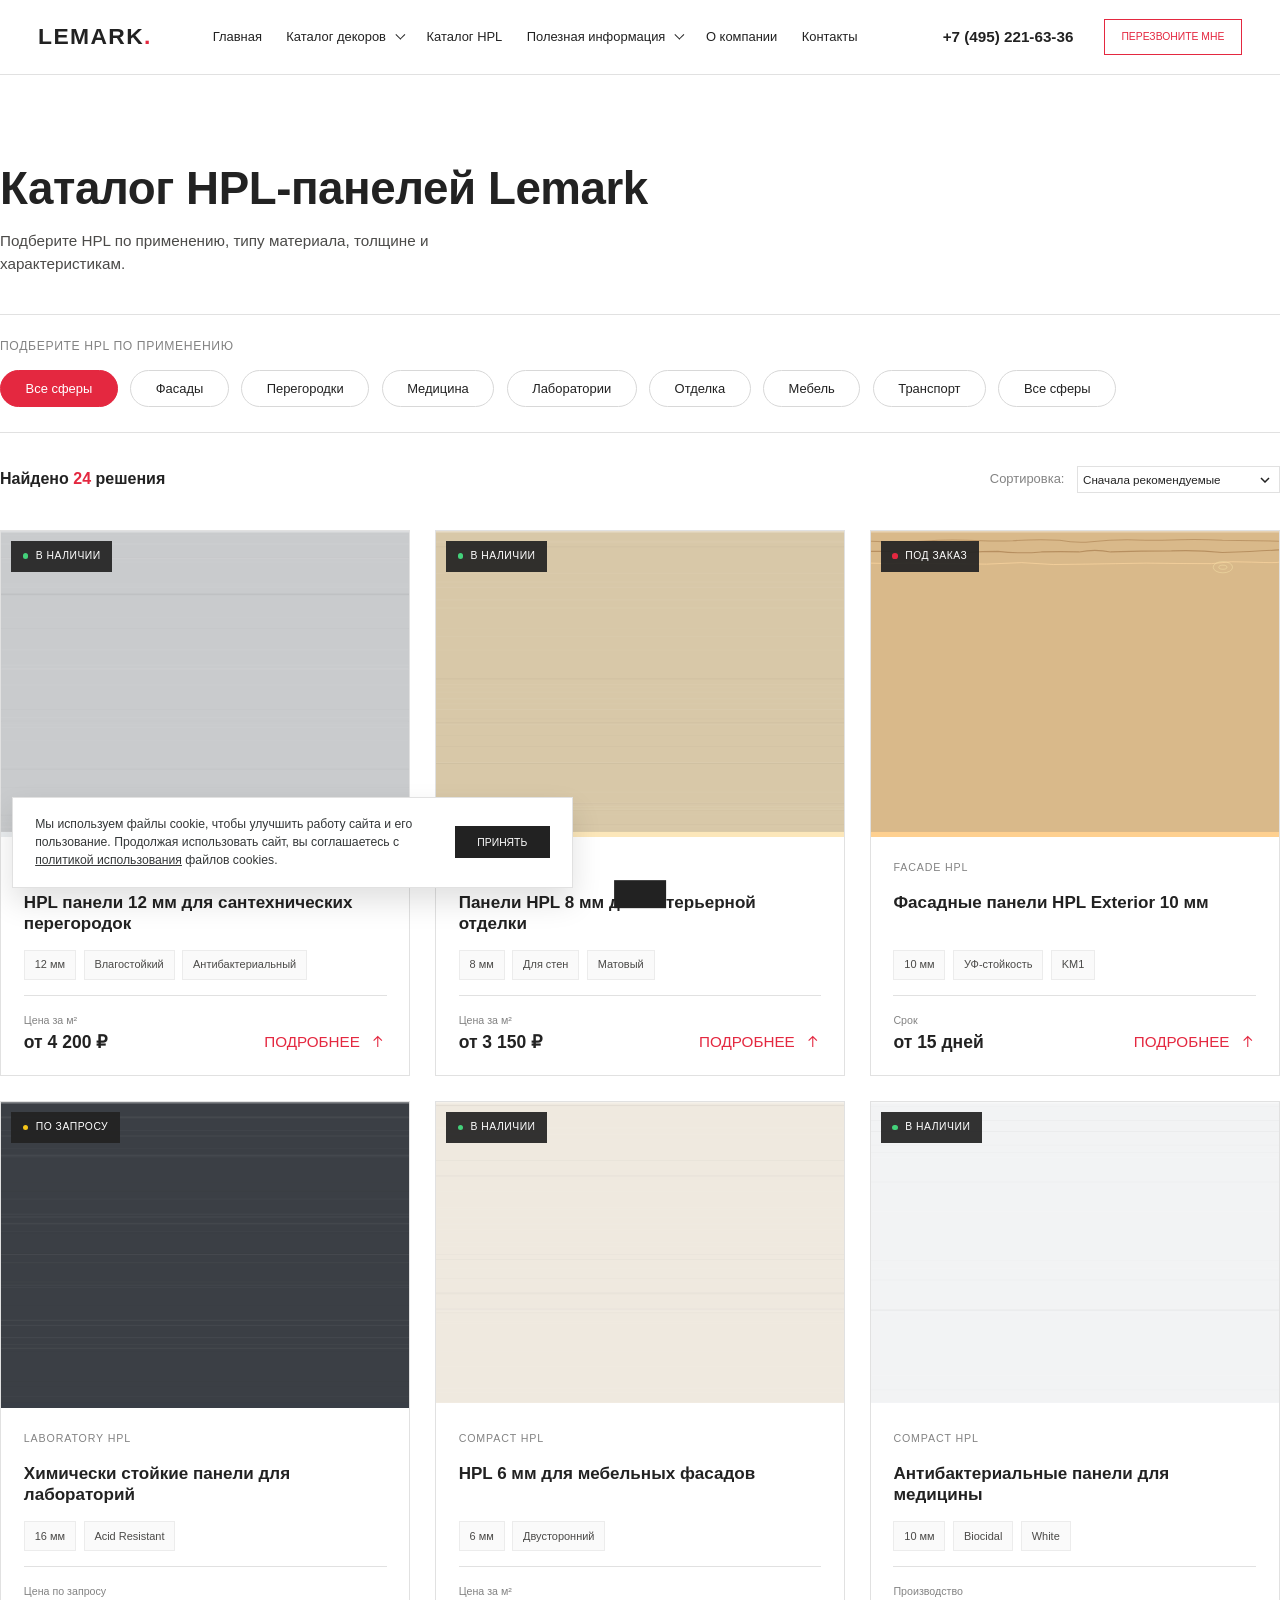
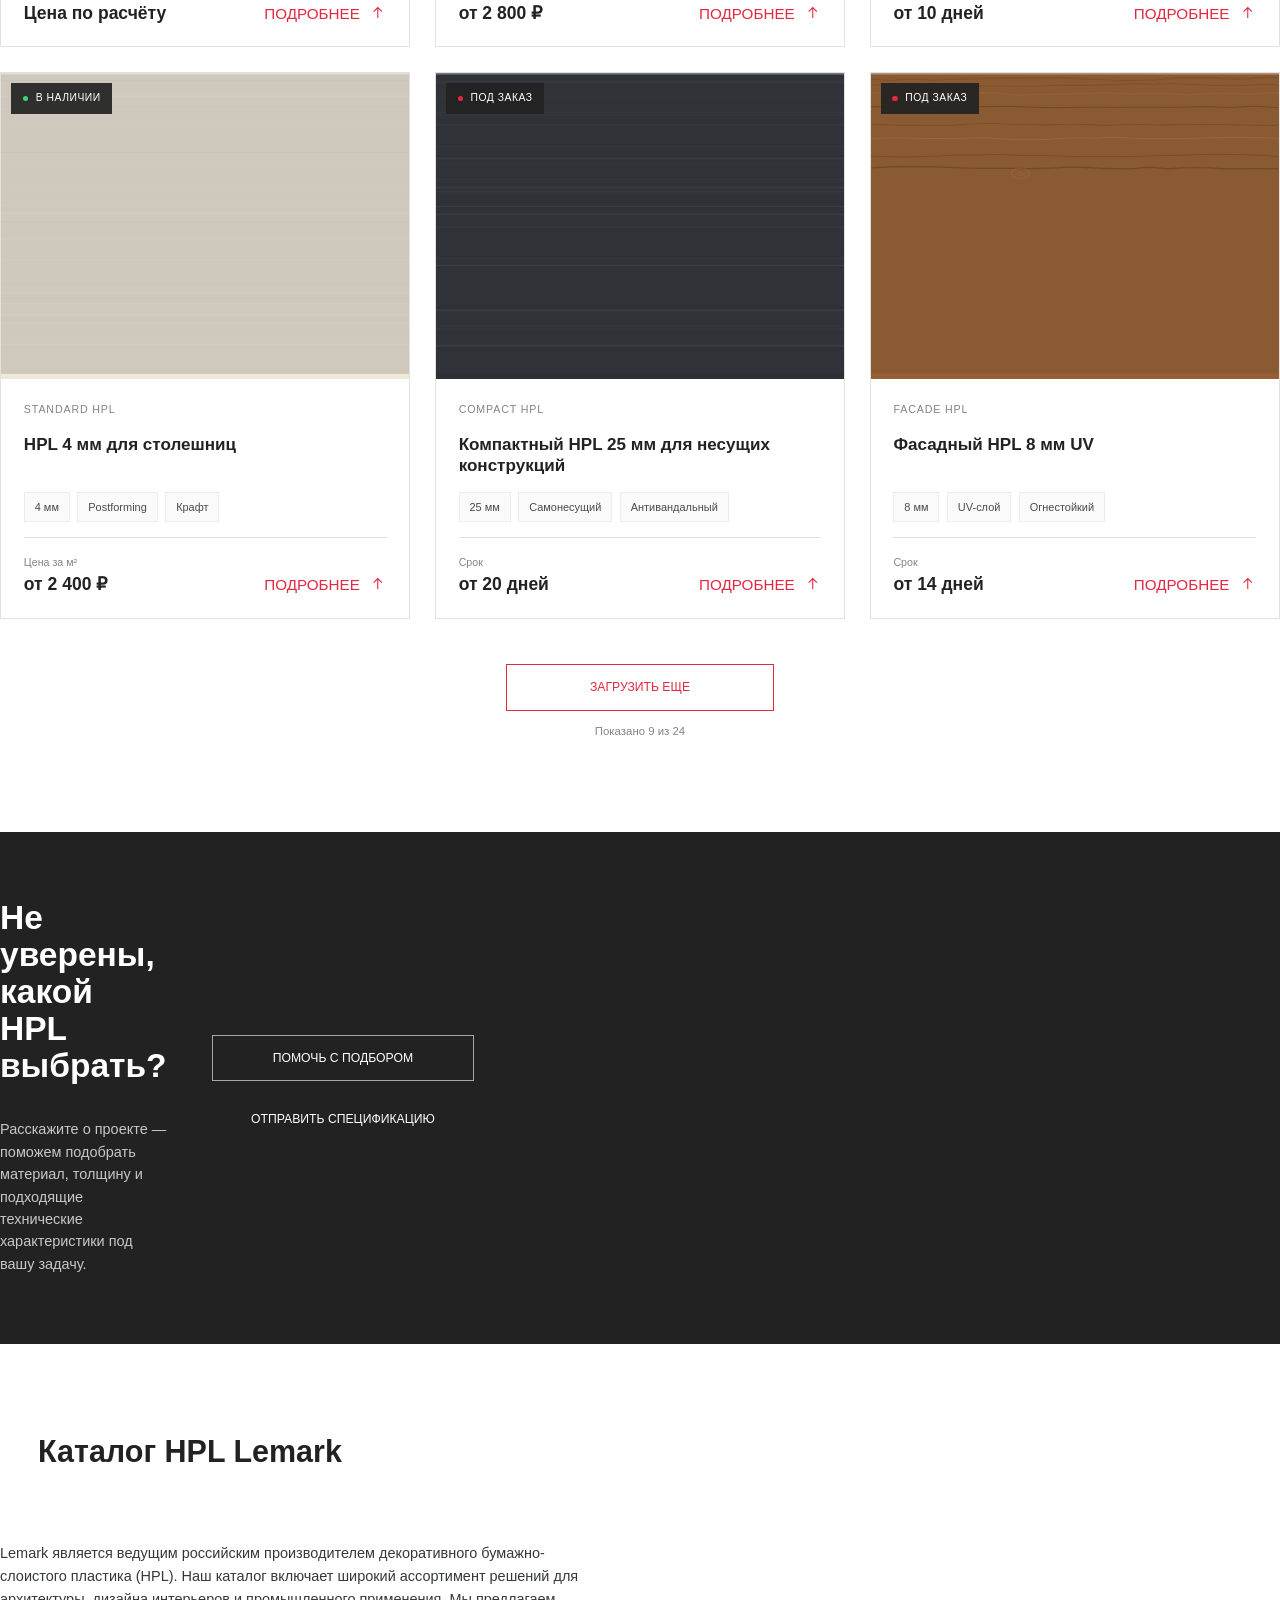
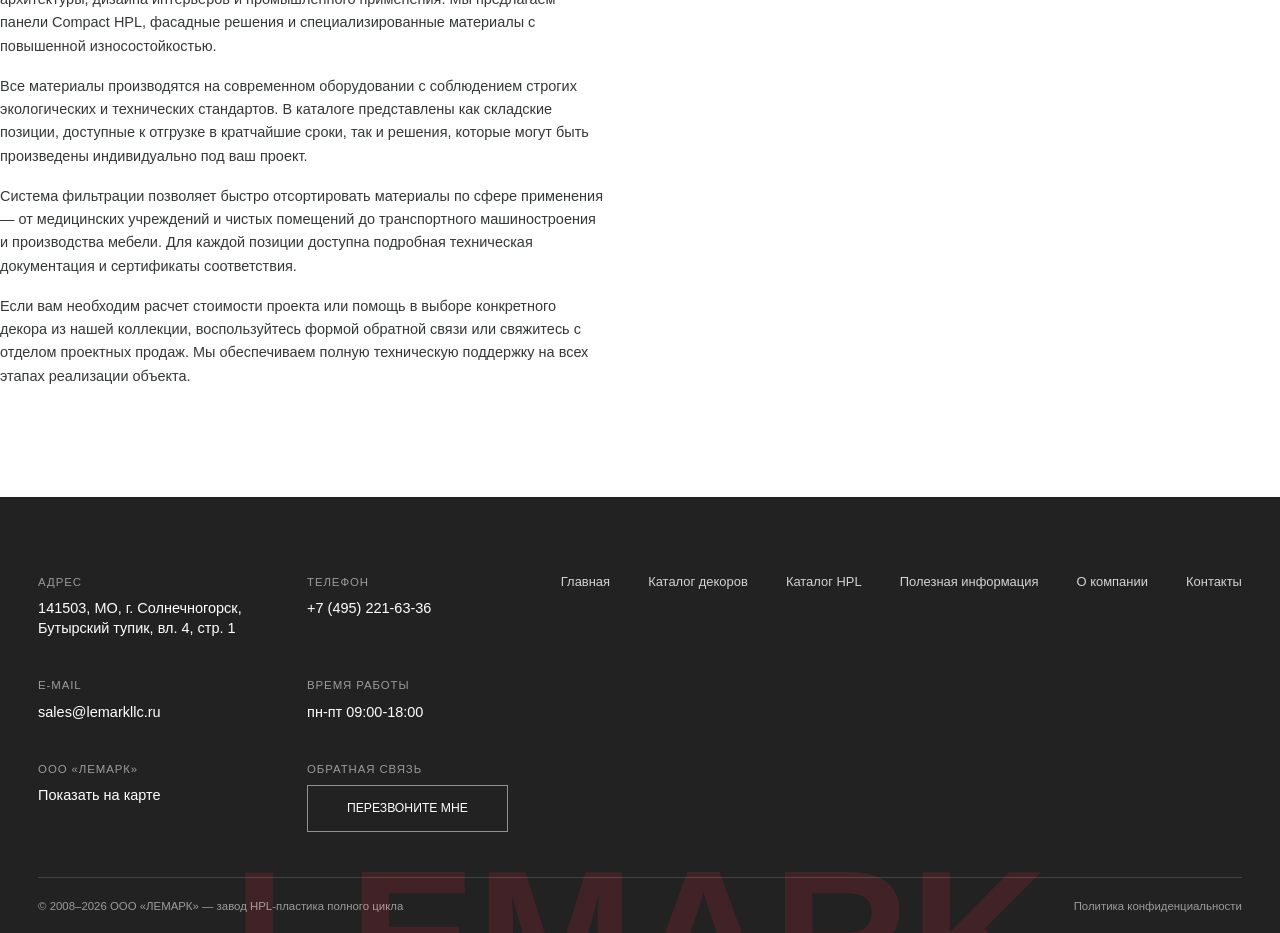
==== index.html @ ad5d07bf "Каталог HPL Lemark: статический сайт (Netlify) + MODX-пакет с MIGX - Репозиторий очищен, собран зано" ====
<!DOCTYPE html>
<html lang="ru">
<head>
  <meta charset="UTF-8">
  <meta name="viewport" content="width=device-width, initial-scale=1.0">
  <title>Каталог HPL-панелей Lemark — производитель HPL пластика</title>
  <meta name="description" content="Каталог HPL-панелей Lemark: подберите HPL по применению, типу материала, толщине и характеристикам. Более 3156 декоров, производство полного цикла.">
  <link rel="preconnect" href="https://lemarkllc.ru">
  <!-- Базовые стили (аналог чанка style.css) -->
  <link rel="stylesheet" href="assets/css/style.css">
  <!-- CSS каталога — отдельный чанк рядом со style.css (см. modx/) -->
  <link rel="stylesheet" href="assets/css/catalog.css">
</head>
<body>

  <!-- ============ ШАПКА (чанк [[*header*]]) ============ -->
  <header class="header">
    <a class="header__logo" href="index.html" aria-label="Lemark — на главную">LEMARK<span>.</span></a>

    <nav class="header__nav" aria-label="Основное меню">
      <a class="header__nav-item" href="index.html">Главная</a>

      <div class="header__nav-item" data-menu>
        <span>Каталог декоров</span><i class="caret"></i>
        <div class="header__nav-dropdown">
          <a href="https://lemarkllc.ru/katalog-dekorov-hpl/odnotonnyie/">Однотонные</a>
          <a href="https://lemarkllc.ru/katalog-dekorov-hpl/derevyannye/">Деревянные</a>
          <a href="https://lemarkllc.ru/katalog-dekorov-hpl/kamennye/">Каменные</a>
          <a href="https://lemarkllc.ru/katalog-dekorov-hpl/fantaziynye/">Фантазийные</a>
          <a href="https://lemarkllc.ru/katalog-dekorov-hpl/metallizirovannye/">Металлизированные</a>
        </div>
      </div>

      <a class="header__nav-item" href="index.html">Каталог HPL</a>

      <div class="header__nav-item" data-menu>
        <span>Полезная информация</span><i class="caret"></i>
        <div class="header__nav-dropdown">
          <a href="https://lemarkllc.ru/poleznaya-informacziya/rekomendacziyi-po-rabote-s-hpl/">Рекомендации по работе с HPL</a>
          <a href="https://lemarkllc.ru/poleznaya-informacziya/texnicheskoe-opisanie-hpl/">Техническое описание HPL</a>
          <a href="https://lemarkllc.ru/poleznaya-informacziya/voprosy-i-otveti/">Вопросы и ответы</a>
        </div>
      </div>

      <a class="header__nav-item" href="https://lemarkllc.ru/o-kompanii/">О компании</a>
      <a class="header__nav-item" href="https://lemarkllc.ru/contacts/">Контакты</a>
    </nav>

    <div class="header__right">
      <a class="header__phone" href="tel:+74952216336">+7 (495) 221-63-36</a>
      <button class="border-red-button header__callback js-open-callback" type="button">Перезвоните мне</button>
    </div>

    <button class="menu-button js-menu-toggle" type="button" aria-label="Открыть меню">
      <span class="menu-button__line menu-button__line_1"></span>
      <span class="menu-button__line menu-button__line_2"></span>
      <span class="menu-button__line menu-button__line_3"></span>
    </button>
  </header>

  <!-- Мобильное меню -->
  <div class="menu-side-overlay js-menu-overlay"></div>
  <aside class="menu-side" aria-label="Мобильное меню">
    <span class="menu-side__title">Меню</span>
    <a class="menu-side__item" href="index.html">Главная</a>
    <div class="menu-side__item">
      Каталог декоров
      <a href="https://lemarkllc.ru/katalog-dekorov-hpl/odnotonnyie/">Однотонные</a>
      <a href="https://lemarkllc.ru/katalog-dekorov-hpl/derevyannye/">Деревянные</a>
      <a href="https://lemarkllc.ru/katalog-dekorov-hpl/kamennye/">Каменные</a>
      <a href="https://lemarkllc.ru/katalog-dekorov-hpl/fantaziynye/">Фантазийные</a>
      <a href="https://lemarkllc.ru/katalog-dekorov-hpl/metallizirovannye/">Металлизированные</a>
    </div>
    <a class="menu-side__item" href="index.html">Каталог HPL</a>
    <div class="menu-side__item">
      Полезная информация
      <a href="https://lemarkllc.ru/poleznaya-informacziya/rekomendacziyi-po-rabote-s-hpl/">Рекомендации по работе с HPL</a>
      <a href="https://lemarkllc.ru/poleznaya-informacziya/texnicheskoe-opisanie-hpl/">Техническое описание HPL</a>
      <a href="https://lemarkllc.ru/poleznaya-informacziya/voprosy-i-otveti/">Вопросы и ответы</a>
    </div>
    <a class="menu-side__item" href="https://lemarkllc.ru/o-kompanii/">О компании</a>
    <a class="menu-side__item" href="https://lemarkllc.ru/contacts/">Контакты</a>
    <span class="menu-side__title">Контакты</span>
    <a class="menu-side__item" href="tel:+74952216336">+7 (495) 221-63-36</a>
    <a class="menu-side__item" href="mailto:sales@lemarkllc.ru">sales@lemarkllc.ru</a>
    <button class="common-button js-open-callback" type="button" style="margin-top:1em;">Перезвоните мне</button>
  </aside>

  <main class="main-content">
    <div class="header-placeholder"></div>

    <div class="section-fc" style="grid-template-columns: var(--gaps) 1fr var(--gaps);">
      <div class="section-fc__container" style="width:100%;">

        <!-- Заголовок страницы -->
        <section class="catalog-intro">
          <h1 class="catalog-intro__heading">Каталог HPL-панелей Lemark</h1>
          <p class="catalog-intro__desc">Подберите HPL по применению, типу материала, толщине и характеристикам.</p>
        </section>

        <!-- Фильтр по применению -->
        <section class="catalog-filter" aria-label="Фильтр по применению">
          <span class="catalog-filter__label">Подберите HPL по применению</span>
          <div class="catalog-filter__pills" id="catalogPills"><!-- JS --></div>
        </section>

        <!-- Панель результатов -->
        <div class="catalog-toolbar">
          <span class="catalog-toolbar__count" id="catalogCount">Найдено <b>…</b> решений</span>
          <div class="catalog-chips" id="catalogChips"><!-- JS: активные фильтры --></div>
          <button class="catalog-reset js-reset" type="button" hidden>Сбросить все</button>
          <div class="catalog-sort">
            <span>Сортировка:</span>
            <select id="catalogSort" aria-label="Сортировка">
              <option value="recommended">Сначала рекомендуемые</option>
              <option value="thickness_asc">По толщине (сначала тонкие)</option>
              <option value="thickness_desc">По толщине (сначала толстые)</option>
              <option value="name">По названию</option>
            </select>
          </div>
        </div>

        <!-- Сетка карточек -->
        <section class="catalog-grid" id="catalogGrid" aria-label="Список товаров"></section>

        <!-- Пусто -->
        <div class="catalog-empty" id="catalogEmpty" hidden>
          <b>Ничего не найдено</b>
          Попробуйте выбрать другую сферу применения или сбросьте фильтры.
        </div>

        <!-- Загрузить еще -->
        <div class="catalog-loadmore" id="catalogLoadmore" hidden>
          <div>
            <button class="border-red-button js-loadmore" type="button">Загрузить еще</button>
            <div class="catalog-loadmore__note" id="catalogLoadmoreNote"></div>
          </div>
        </div>

      </div>
    </div>

    <!-- CTA: помощь с подбором -->
    <section class="catalog-cta">
      <div class="catalog-cta__inner">
        <div>
          <h2 class="catalog-cta__heading">Не уверены, какой HPL выбрать?</h2>
          <p class="catalog-cta__desc">Расскажите о проекте — поможем подобрать материал, толщину и подходящие технические характеристики под вашу задачу.</p>
        </div>
        <div class="catalog-cta__buttons">
          <button class="border-red-button js-open-callback" type="button">Помочь с подбором</button>
          <button class="common-button js-open-spec" type="button">Отправить спецификацию</button>
        </div>
      </div>
    </section>

    <!-- SEO-блок -->
    <section class="catalog-seo section-fc">
      <h2 class="section-fc__heading catalog-seo__heading">Каталог HPL Lemark</h2>
      <div class="section-fc__container">
        <p>Lemark является ведущим российским производителем декоративного бумажно-слоистого пластика (HPL). Наш каталог включает широкий ассортимент решений для архитектуры, дизайна интерьеров и промышленного применения. Мы предлагаем панели Compact HPL, фасадные решения и специализированные материалы с повышенной износостойкостью.</p>
        <p>Все материалы производятся на современном оборудовании с соблюдением строгих экологических и технических стандартов. В каталоге представлены как складские позиции, доступные к отгрузке в кратчайшие сроки, так и решения, которые могут быть произведены индивидуально под ваш проект.</p>
        <p>Система фильтрации позволяет быстро отсортировать материалы по сфере применения — от медицинских учреждений и чистых помещений до транспортного машиностроения и производства мебели. Для каждой позиции доступна подробная техническая документация и сертификаты соответствия.</p>
        <p>Если вам необходим расчет стоимости проекта или помощь в выборе конкретного декора из нашей коллекции, воспользуйтесь формой обратной связи или свяжитесь с отделом проектных продаж. Мы обеспечиваем полную техническую поддержку на всех этапах реализации объекта.</p>
      </div>
    </section>

  </main>

  <!-- ============ ПОДВАЛ (чанк [[*footer*]]) ============ -->
  <footer class="footer">
    <div class="footer__inner">
      <div class="footer__contacts">
        <div class="footer__contacts-item">
          <b>Адрес</b>
          <span>141503, МО, г. Солнечногорск,<br>Бутырский тупик, вл. 4, стр. 1</span>
        </div>
        <div class="footer__contacts-item">
          <b>Телефон</b>
          <a href="tel:+74952216336">+7 (495) 221-63-36</a>
        </div>
        <div class="footer__contacts-item">
          <b>E-mail</b>
          <a href="mailto:sales@lemarkllc.ru">sales@lemarkllc.ru</a>
        </div>
        <div class="footer__contacts-item">
          <b>Время работы</b>
          <span>пн-пт 09:00-18:00</span>
        </div>
        <div class="footer__contacts-item">
          <b>ООО «ЛЕМАРК»</b>
          <a href="https://yandex.ru/maps/?text=Солнечногорск%20Бутырский%20тупик%204" target="_blank" rel="noopener">Показать на карте</a>
        </div>
        <div class="footer__contacts-item">
          <b>Обратная связь</b>
          <button class="border-red-button footer__callback js-open-callback" type="button">Перезвоните мне</button>
        </div>
      </div>

      <nav class="footer__menu" aria-label="Меню в подвале">
        <a href="index.html">Главная</a>
        <a href="https://lemarkllc.ru/katalog-dekorov-hpl/">Каталог декоров</a>
        <a href="index.html">Каталог HPL</a>
        <a href="https://lemarkllc.ru/poleznaya-informacziya/">Полезная информация</a>
        <a href="https://lemarkllc.ru/o-kompanii/">О компании</a>
        <a href="https://lemarkllc.ru/contacts/">Контакты</a>
      </nav>
    </div>

    <div class="footer__copy">
      <span>© 2008–<span id="footerYear"></span> ООО «ЛЕМАРК» — завод HPL-пластика полного цикла</span>
      <a href="https://lemarkllc.ru/politika-konfidenczialnosti/">Политика конфиденциальности</a>
    </div>

    <div class="footer__text-logo" aria-hidden="true">LEMARK</div>
  </footer>

  <!-- Cookie-плашка -->
  <div class="cookie-banner" id="cookieBanner">
    <span>Мы используем файлы cookie, чтобы улучшить работу сайта и его пользование. Продолжая использовать сайт, вы соглашаетесь с <a href="https://lemarkllc.ru/politika-konfidenczialnosti/">политикой использования</a> файлов cookies.</span>
    <button class="common-button cookie-banner__button" id="cookieAccept" type="button">Принять</button>
  </div>

  <!-- Поп-ап: обратный звонок -->
  <div class="popup" id="callbackPopup" role="dialog" aria-modal="true" aria-label="Форма обратного звонка">
    <div class="common-form">
      <button class="common-form__close-button js-popup-close" type="button" aria-label="Закрыть"></button>
      <h3 class="common-form__title">Перезвоните <span>мне</span></h3>
      <p class="common-form__desc">Оставьте номер — специалист по HPL перезвонит в рабочее время и ответит на вопросы по каталогу.</p>
      <form class="js-demo-form" data-form-name="callback">
        <input class="common-form__input" type="text" name="name" placeholder="Ваше имя" required>
        <input class="common-form__input" type="tel" name="phone" placeholder="Телефон" required>
        <label class="common-form__terms">
          <input type="checkbox" name="agree" required>
          Я даю согласие на обработку персональных данных и принимаю
          <a href="https://lemarkllc.ru/politika-konfidenczialnosti/" target="_blank" rel="noopener">политику конфиденциальности</a>
        </label>
        <button class="common-button common-button_red common-form__submit-button" type="submit">Отправить заявку</button>
      </form>
    </div>
  </div>

  <!-- Поп-ап: спецификация -->
  <div class="popup" id="specPopup" role="dialog" aria-modal="true" aria-label="Отправить спецификацию">
    <div class="common-form">
      <button class="common-form__close-button js-popup-close" type="button" aria-label="Закрыть"></button>
      <h3 class="common-form__title">Отправить <span>спецификацию</span></h3>
      <p class="common-form__desc">Пришлите размеры или чертежи проекта — подберём материал, декор и рассчитаем стоимость.</p>
      <form class="js-demo-form" data-form-name="specification">
        <input class="common-form__input" type="text" name="name" placeholder="Ваше имя" required>
        <input class="common-form__input" type="tel" name="phone" placeholder="Телефон" required>
        <input class="common-form__input" type="email" name="email" placeholder="E-mail">
        <label class="common-form__file-field js-file-field">
          <svg viewBox="0 0 24 24" aria-hidden="true"><path d="M12 5v14M5 12h14" stroke-width="2"/></svg>
          <span class="js-file-label">Прикрепить файл (PDF, DWG, XLSX)</span>
          <input class="common-form__real-file-input" type="file" name="file">
        </label>
        <label class="common-form__terms">
          <input type="checkbox" name="agree" required>
          Я даю согласие на обработку персональных данных и принимаю
          <a href="https://lemarkllc.ru/politika-konfidenczialnosti/" target="_blank" rel="noopener">политику конфиденциальности</a>
        </label>
        <button class="common-button common-button_red common-form__submit-button" type="submit">Отправить спецификацию</button>
      </form>
    </div>
  </div>

  <div class="toast" id="toast"></div>

  <!-- Базовый JS (меню, формы, cookie) -->
  <script src="assets/js/main.js"></script>
  <!-- JS каталога (аналог чанка каталога) -->
  <script src="assets/js/catalog.js"></script>
</body>
</html>
---- assets/css/style.css ----
/* ==========================================================================
   LEMARK — базовые стили (аналог чанка style.css)
   Дизайн-система сайта lemarkllc.ru:
   - шрифт VisueltPro (тот же, что на основном сайте)
   - акцент #e42840, тёмный #222222
   - fluid em-система: 1em = 100vw/96 (надстраивается медиа-запросами)
   ========================================================================== */

@charset "UTF-8";

/* ---------- Шрифты (тот же VisueltPro, что на lemarkllc.ru) ----------
   В версии для MODX путь меняется на локальный:
   assets/templates/assets/fonts/VisueltPro/*.woff2
   Для тестовой версии на Netlify шрифты грузятся с продакшена. */
@font-face {
  font-family: "VisueltPro";
  font-weight: 300;
  font-display: swap;
  src: url("https://lemarkllc.ru/assets/templates/assets/fonts/VisueltPro/VisueltPro-Light.woff2") format("woff2"),
       url("https://lemarkllc.ru/assets/templates/assets/fonts/VisueltPro/VisueltPro-Light.ttf") format("truetype");
}
@font-face {
  font-family: "VisueltPro";
  font-weight: 400;
  font-display: swap;
  src: url("https://lemarkllc.ru/assets/templates/assets/fonts/VisueltPro/VisueltPro-Regular.woff2") format("woff2"),
       url("https://lemarkllc.ru/assets/templates/assets/fonts/VisueltPro/VisueltPro-Regular.ttf") format("truetype");
}
@font-face {
  font-family: "VisueltPro";
  font-weight: 500;
  font-display: swap;
  src: url("https://lemarkllc.ru/assets/templates/assets/fonts/VisueltPro/VisueltPro-Medium.woff2") format("woff2"),
       url("https://lemarkllc.ru/assets/templates/assets/fonts/VisueltPro/VisueltPro-Medium.ttf") format("truetype");
}
@font-face {
  font-family: "VisueltPro";
  font-weight: 700;
  font-display: swap;
  src: url("https://lemarkllc.ru/assets/templates/assets/fonts/VisueltPro/VisueltPro-Bold.woff2") format("woff2"),
       url("https://lemarkllc.ru/assets/templates/assets/fonts/VisueltPro/VisueltPro-Bold.ttf") format("truetype");
}
@font-face {
  font-family: "VisueltPro";
  font-weight: 900;
  font-display: swap;
  src: url("https://lemarkllc.ru/assets/templates/assets/fonts/VisueltPro/VisueltPro-Black.woff2") format("woff2"),
       url("https://lemarkllc.ru/assets/templates/assets/fonts/VisueltPro/VisueltPro-Black.ttf") format("truetype");
}

/* ---------- Токены ---------- */
:root {
  --gaps: 2.5em;
  --offset: 10.15em;
  --header-height: 4.9em;

  --red: #e42840;
  --dark: #222222;
  --text: #222222;
  --gray: #838383;
  --gray-2: #9e9e9e;
  --line: #e1e1e1;
  --light: #fafafa;
  --bg: #ffffff;
}

/* ---------- Сброс ---------- */
* {
  margin: 0;
  padding: 0;
  box-sizing: border-box;
}

html,
body {
  width: 100%;
  min-height: 100%;
}

body {
  overflow-x: hidden;
  background-color: #ffffff;
  font-family: "VisueltPro", "Inter", -apple-system, "Segoe UI", Roboto, Arial, sans-serif;
  font-weight: 500;
  color: #222222;
  font-size: calc(100vw / 96);
  line-height: 1.2em;
  -webkit-font-smoothing: antialiased;
}

a,
button,
input,
select,
textarea {
  color: inherit;
  font-size: inherit;
  font-weight: inherit;
  font-family: inherit;
  text-decoration: none;
  background: none;
  border: none;
  cursor: pointer;
  text-transform: inherit;
}

input,
select,
textarea {
  cursor: text;
}

a:focus,
button:focus,
input:focus,
select:focus,
textarea:focus {
  outline: none;
}

img {
  width: 100%;
  height: 100%;
  display: block;
  object-fit: cover;
}

ul {
  list-style: none;
}

.visually-hidden {
  position: absolute !important;
  clip: rect(1px 1px 1px 1px);
  clip: rect(1px, 1px, 1px, 1px);
  padding: 0 !important;
  border: 0;
  height: 1px !important;
  width: 1px !important;
  overflow: hidden;
}

/* ---------- Типографика (классы как на основном сайте) ---------- */
.heading-28 { font-size: 1.4em; line-height: 1em; }
.heading-30 { font-size: 1.5em; line-height: 1em; }
.heading-32 { font-size: 1.6em; line-height: 1em; }
.heading-32_red { color: var(--red); }
.heading-40 { font-weight: 900; font-size: 2em; line-height: 111.78%; }
.heading-56 { font-weight: 900; font-size: 2.8em; line-height: 1em; }
.heading-56_red { color: var(--red); }
.heading-64 { font-size: 3.2em; line-height: 1em; }
.heading-72 { font-size: 3.6em; line-height: 0.88889em; font-weight: 900; }
.heading-80 { font-weight: 900; font-size: 4em; line-height: 102.4%; }
.heading-92 { position: relative; font-weight: 900; font-size: 4.6em; line-height: 1em; }
.heading  { font-weight: 900; font-size: 3.2em; line-height: 1em; }
.bold     { font-weight: 900; }
.red      { color: var(--red); }

.paragraph-14 { font-weight: 300; font-size: 0.7em; line-height: 1.71429em; }
.paragraph-16 { font-weight: 300; font-size: 0.92em; line-height: 1.625em; }
.paragraph-16_m { font-weight: 500; }
.paragraph-18-tiny { font-weight: 400; font-size: 0.9em; line-height: 1.55556em; }
.paragraph-18 { font-weight: 500; font-size: 0.9em; line-height: 1.27778em; }
.paragraph-22 { font-size: 1.1em; line-height: 1.45455em; font-weight: 400; }
.paragraph-24 { font-size: 1.2em; line-height: 1em; }
.paragraph { font-weight: 400; font-size: 0.9em; line-height: 1.3em; }

/* Пунктир-заголовок: красная точка + капс (как на основном сайте) */
.circle-heading {
  display: grid;
  align-items: center;
  grid-auto-flow: column;
  grid-auto-columns: max-content;
}
.circle-heading span:first-child {
  width: 0.9em;
  height: 0.9em;
  background-color: var(--red);
  margin-right: 0.75em;
  border-radius: 50%;
}
.circle-heading span:last-child {
  font-weight: 500;
  font-size: 0.9em;
  line-height: 1.33333em;
  text-transform: uppercase;
}

/* ---------- Кнопки (паттерны основного сайта) ---------- */
.arrow-button {
  display: inline-flex;
  align-items: center;
}
.arrow-button span:first-child {
  font-weight: 500;
  font-size: 1.0em;
  text-transform: uppercase;
  color: var(--red);
  margin-right: 0.6em;
}
.arrow-button svg {
  width: 1.15em;
  height: 1.15em;
  margin-bottom: 0.15em;
  transform: rotate(-45deg);
  stroke: var(--red);
  transition: transform 0.3s;
}
.arrow-button:hover svg {
  transform: rotate(-45deg) translate(12%, 12%);
}

.border-red-button {
  display: inline-block;
  color: var(--red);
  border: 1px solid var(--red);
  text-transform: uppercase;
  font-size: 0.8em;
  font-weight: 500;
  padding: 1.25em 3.1875em;
  background: transparent;
  transition: background-color 0.4s, color 0.4s;
}
.border-red-button:hover {
  background-color: var(--red);
  color: #ffffff;
}

.common-button {
  display: inline-block;
  background-color: var(--dark);
  color: #ffffff;
  text-transform: uppercase;
  font-size: 0.8em;
  font-weight: 500;
  padding: 1.25em 3.1875em;
  transition: background-color 0.4s;
}
.common-button:hover {
  background-color: var(--red);
}

.common-button_red {
  background-color: var(--red);
}
.common-button_red:hover {
  background-color: var(--dark);
}

/* ---------- Секции (сетка как на основном сайте) ---------- */
.section {
  margin-bottom: 6em;
}
.section-fc {
  margin-bottom: 6em;
  display: grid;
  grid-template-columns: var(--gaps) 1fr var(--gaps);
  grid-template-rows: max-content 2em max-content;
  grid-template-areas:
    ". heading ."
    ". . ."
    "container container container";
}
.section-fc__heading { grid-area: heading; }
.section-fc__container { grid-area: container; }

/* ---------- Шапка ---------- */
.header {
  position: fixed;
  top: 0;
  left: 0;
  width: 100%;
  height: var(--header-height);
  z-index: 1000;
  background: #ffffff;
  border-bottom: 1px solid var(--line);
  display: flex;
  align-items: center;
  padding: 0 var(--gaps);
  gap: 2em;
}

.header__logo {
  font-weight: 900;
  font-size: 1.5em;
  letter-spacing: 0.06em;
  text-transform: uppercase;
  color: var(--dark);
  white-space: nowrap;
  line-height: 1;
}
.header__logo span {
  color: var(--red);
}

.header__nav {
  display: flex;
  align-items: center;
  gap: 2.2em;
  margin-left: 2em;
}

.header__nav-item {
  position: relative;
  display: flex;
  align-items: center;
  height: 100%;
  font-size: 0.85em;
  font-weight: 500;
  color: var(--dark);
  white-space: nowrap;
  cursor: pointer;
  transition: color 0.4s;
}
.header__nav-item:hover {
  color: var(--red);
}
.header__nav-item .caret {
  width: 0.55em;
  height: 0.55em;
  margin-left: 0.7em;
  border-right: 1px solid currentColor;
  border-bottom: 1px solid currentColor;
  transform: rotate(45deg) translateY(-0.2em);
  transition: transform 0.3s;
}

/* Dropdown подменю */
.header__nav-item[data-menu] {
  cursor: pointer;
}
.header__nav-dropdown {
  position: absolute;
  top: 100%;
  left: 50%;
  transform: translateX(-50%) translateY(0.4em);
  min-width: 19em;
  background: #ffffff;
  border: 1px solid var(--line);
  box-shadow: 0 14px 28px rgba(0, 0, 0, 0.08);
  padding: 1em 0;
  opacity: 0;
  visibility: hidden;
  transition: opacity 0.3s, transform 0.3s, visibility 0.3s;
}
.header__nav-item:hover .header__nav-dropdown,
.header__nav-item:focus-within .header__nav-dropdown {
  opacity: 1;
  visibility: visible;
  transform: translateX(-50%) translateY(0);
}
.header__nav-dropdown a {
  display: block;
  padding: 0.6em 2em;
  font-size: 0.85em;
  font-weight: 400;
  color: #4b4a48;
  transition: color 0.3s, padding-left 0.3s;
}
.header__nav-dropdown a:hover {
  color: var(--red);
  padding-left: 2.5em;
}

.header__right {
  margin-left: auto;
  display: flex;
  align-items: center;
  gap: 2em;
}

.header__phone {
  font-size: 1em;
  font-weight: 700;
  color: var(--dark);
  white-space: nowrap;
  transition: color 0.4s;
}
.header__phone:hover {
  color: var(--red);
}

.header__callback {
  font-size: 0.68em;
  padding: 1.1em 1.6em;
}

/* Бургер (мобильный) */
.menu-button {
  display: none;
  flex-direction: column;
  justify-content: center;
  gap: 0.45em;
  width: 1.9em;
  height: 2.2em;
}
.menu-button__line {
  width: 100%;
  height: 2px;
  background: var(--dark);
  transition: transform 0.4s, opacity 0.4s, background-color 0.4s;
}
body.menu-open .menu-button__line {
  background: var(--dark);
}
body.menu-open .menu-button__line_1 {
  transform: translateY(0.65em) rotate(45deg);
}
body.menu-open .menu-button__line_2 {
  opacity: 0;
}
body.menu-open .menu-button__line_3 {
  transform: translateY(-0.65em) rotate(-45deg);
}

/* Мобильное меню (сайдбар, паттерн .menu__side основного сайта) */
.menu-side {
  position: fixed;
  top: 0;
  right: 0;
  width: min(70vw, 27em);
  height: 100%;
  background: #ffffff;
  z-index: 1001;
  transform: translateX(100%);
  transition: transform 0.5s;
  padding: calc(var(--header-height) + 2em) 2em 2em;
  overflow-y: auto;
  display: flex;
  flex-direction: column;
  gap: 0.6em;
}
body.menu-open .menu-side {
  transform: translateX(0);
}
.menu-side__item {
  font-size: 1.1em;
  font-weight: 700;
  padding: 0.7em 0;
  border-bottom: 1px solid var(--line);
}
.menu-side__item a {
  display: block;
  padding: 0.5em 0;
  font-size: 0.92em;
  font-weight: 400;
  color: #4b4a48;
}
.menu-side__item a:hover {
  color: var(--red);
}
.menu-side__title {
  font-size: 1.2em;
  font-weight: 900;
  text-transform: uppercase;
  color: var(--red);
  margin-top: 1em;
}

.menu-side-overlay {
  position: fixed;
  inset: 0;
  background: rgba(0, 0, 0, 0.53);
  backdrop-filter: blur(4px);
  z-index: 1000;
  opacity: 0;
  visibility: hidden;
  transition: opacity 0.5s, visibility 0.5s;
}
body.menu-open .menu-side-overlay {
  opacity: 1;
  visibility: visible;
}

/* Заглушка под фиксированную шапку */
.header-placeholder {
  height: var(--header-height);
}

/* ---------- Подвал ---------- */
.footer {
  position: relative;
  overflow: hidden;
  background: var(--dark);
  color: #ffffff;
  padding: 5em var(--gaps) 0;
  margin-top: 4em;
}

.footer__inner {
  position: relative;
  z-index: 1;
  display: grid;
  grid-template-columns: 1fr auto;
  gap: 3em;
  padding-bottom: 3em;
}

.footer__contacts {
  display: grid;
  grid-template-columns: repeat(2, minmax(0, 1fr));
  gap: 2.5em 4em;
  max-width: 34em;
}

.footer__contacts-item b {
  display: block;
  font-size: 0.75em;
  font-weight: 500;
  color: rgba(255, 255, 255, 0.55);
  text-transform: uppercase;
  letter-spacing: 0.08em;
  margin-bottom: 0.6em;
}
.footer__contacts-item span,
.footer__contacts-item a {
  font-size: 0.95em;
  font-weight: 400;
  line-height: 1.4em;
  color: #ffffff;
  display: block;
}
.footer__contacts-item a:hover {
  color: var(--red);
}

.footer__menu {
  display: flex;
  flex-wrap: wrap;
  gap: 1em 2.5em;
  align-content: start;
}
.footer__menu a {
  font-size: 0.85em;
  font-weight: 400;
  color: rgba(255, 255, 255, 0.8);
  transition: color 0.3s;
}
.footer__menu a:hover {
  color: var(--red);
}

.footer__callback {
  color: #ffffff;
  border-color: rgba(255, 255, 255, 0.5);
}
.footer__callback:hover {
  background: var(--red);
  border-color: var(--red);
}

.footer__copy {
  position: relative;
  z-index: 1;
  border-top: 1px solid rgba(255, 255, 255, 0.15);
  padding: 1.6em 0;
  display: flex;
  justify-content: space-between;
  gap: 2em;
  font-size: 0.75em;
  font-weight: 300;
  color: rgba(255, 255, 255, 0.55);
  flex-wrap: wrap;
}
.footer__copy a {
  color: inherit;
}
.footer__copy a:hover {
  color: var(--red);
}

/* Гигантский водяной логотип (паттерн .text-logo основного сайта) */
.footer__text-logo {
  position: absolute;
  z-index: 0;
  left: 50%;
  bottom: -0.28em;
  transform: translateX(-50%);
  font-weight: 900;
  font-size: 15.35em;
  line-height: 0.5;
  text-transform: uppercase;
  color: rgba(228, 40, 64, 0.16);
  white-space: nowrap;
  pointer-events: none;
  user-select: none;
}

/* ---------- Cookie-плашка (как на основном сайте) ---------- */
.cookie-banner {
  position: fixed;
  left: 0;
  bottom: 0;
  z-index: 1100;
  width: min(46em, calc(100vw - 2em));
  margin: 1em;
  background: #ffffff;
  border: 1px solid var(--line);
  box-shadow: 0 14px 28px rgba(0, 0, 0, 0.12);
  padding: 1.4em 1.8em;
  display: grid;
  grid-template-columns: 1fr auto;
  gap: 1.5em;
  align-items: center;
  font-size: 0.8em;
  font-weight: 300;
  line-height: 1.5em;
  color: #353839;
}
.cookie-banner a {
  text-decoration: underline;
}
.cookie-banner.is-hidden {
  display: none;
}
.cookie-banner__button {
  font-size: 0.85em;
  padding: 1em 2.2em;
  white-space: nowrap;
}

/* ---------- Поп-ап формы (паттерн .common-form / .popup основного сайта) ---------- */
.popup {
  z-index: 1200;
  position: fixed;
  top: 0;
  left: 0;
  width: 100%;
  height: 100%;
  display: flex;
  justify-content: center;
  align-items: center;
  opacity: 0;
  pointer-events: none;
  transition: opacity 0.5s;
}
.popup::before {
  content: "";
  position: absolute;
  inset: 0;
  background: rgba(0, 0, 0, 0.53);
  backdrop-filter: blur(8px);
}
.popup.popup_shown {
  opacity: 1;
  pointer-events: all;
}

.common-form {
  position: relative;
  z-index: 1;
  width: min(30em, calc(100vw - 3em));
  max-height: calc(100vh - 3em);
  overflow-y: auto;
  background-color: #ffffff;
  padding: 3em;
}
.common-form__close-button {
  position: absolute;
  top: 1.2em;
  right: 1.2em;
  width: 1.5em;
  height: 1.5em;
  cursor: pointer;
}
.common-form__close-button::before,
.common-form__close-button::after {
  content: "";
  position: absolute;
  top: 50%;
  left: 0;
  width: 100%;
  height: 2px;
  background-color: var(--dark);
  transition: background-color 0.3s;
}
.common-form__close-button::before { transform: rotate(45deg); }
.common-form__close-button::after { transform: rotate(-45deg); }
.common-form__close-button:hover::before,
.common-form__close-button:hover::after {
  background-color: var(--red);
}

.common-form__title {
  font-weight: 900;
  font-size: 1.7em;
  line-height: 1.2em;
  margin-bottom: 0.6em;
}
.common-form__title span {
  color: var(--red);
}
.common-form__desc {
  font-weight: 300;
  font-size: 0.85em;
  line-height: 1.5em;
  margin-bottom: 2.2em;
  color: #4b4a48;
}

.common-form__input {
  width: 100%;
  font-weight: 300;
  font-size: 1em;
  padding: 0.6em 0.4em;
  margin-bottom: 1.6em;
  border-bottom: 1px solid var(--dark);
  transition: border-color 0.3s;
}
.common-form__input:focus {
  border-color: var(--red);
}
.common-form__input::placeholder {
  color: #9e9e9e;
}
.common-form textarea.common-form__input {
  min-height: 5em;
  resize: vertical;
}

.common-form__file-field {
  cursor: pointer;
  display: inline-flex;
  align-items: center;
  margin-bottom: 1.8em;
  font-size: 0.9em;
  color: #4b4a48;
}
.common-form__file-field svg {
  width: 1em;
  height: 1em;
  margin-right: 0.6em;
  stroke: var(--red);
  fill: none;
}
.common-form__file-field__name {
  color: var(--red);
}
.common-form__real-file-input {
  display: none;
}

.common-form__submit-button {
  width: 100%;
  text-align: center;
}
.common-form__submit-button + .common-form__submit-button {
  margin-top: 1em;
}

.common-form__terms {
  max-width: 46ch;
  display: block;
  font-weight: 300;
  font-size: 0.72em;
  line-height: 1.4em;
  margin: 1.6em auto 0;
  text-align: center;
  color: #838383;
}
.common-form__terms a {
  text-decoration: underline;
}

/* ---------- Успех (демо-ответ форм на Netlify) ---------- */
.toast {
  position: fixed;
  bottom: 2em;
  left: 50%;
  transform: translateX(-50%) translateY(120%);
  z-index: 1300;
  background: var(--dark);
  color: #fff;
  font-size: 0.85em;
  padding: 1.1em 2em;
  transition: transform 0.5s;
  max-width: 90vw;
  text-align: center;
}
.toast.toast_shown {
  transform: translateX(-50%) translateY(0);
}
.toast b {
  color: var(--red);
}

/* ---------- Медиа-запросы (как на основном сайте) ---------- */
@media (max-width: 1500px) {
  :root {
    --offset: 6em;
  }
  body {
    font-size: calc(100vw / 84);
  }
  .footer__text-logo {
    font-size: 12.5em;
  }
  .header__nav {
    gap: 1.6em;
  }
}

@media (max-width: 1100px) {
  :root {
    --header-height: 4em;
    --offset: var(--gaps);
  }
  body {
    font-size: calc(100vw / 52.25);
  }
  .heading-56 { font-size: 2.4em; line-height: 112%; }
  .heading-72 { font-size: 2.4em; line-height: 1em; }
  .heading-92 { font-size: 3.2em; line-height: 0.84375em; }
  .heading { font-size: 1.8em; line-height: 1em; }
  .border-red-button { padding: 1.25em 0.5em; }
  .common-button { padding: 1.1875em 1.875em; }
  .text-logo { font-size: 6.21429em; }
  .footer__text-logo { font-size: 6.21429em; bottom: -0.1em; }

  .header {
    padding: 0 1.2em;
    gap: 1.2em;
  }
  .header__nav,
  .header__right {
    display: none;
  }
  .menu-button {
    display: flex;
  }
  .header__logo {
    font-size: 1.25em;
  }
  .section,
  .section-fc {
    margin-bottom: 4em;
  }
  .section-fc {
    grid-template-columns: 1.2em 1fr 1.2em;
  }
  .footer {
    padding: 4em 1.2em 0;
  }
  .footer__inner {
    grid-template-columns: 1fr;
  }
  .footer__contacts {
    max-width: none;
  }
  .common-form {
    padding: 2.2em 1.6em;
  }
}

@media (max-width: 768px) {
  .footer__contacts {
    grid-template-columns: 1fr;
    gap: 1.8em;
  }
}

@media (max-width: 500px) {
  .cookie-banner {
    grid-template-columns: 1fr;
    align-items: start;
    gap: 1em;
  }
}
---- assets/css/catalog.css ----
/* ==========================================================================
   Каталог HPL-панелей — CSS страницы (отдельный чанк для MODX,
   подключается рядом с style.css)
   ========================================================================== */

/* ---------- Верх блока: заголовок страницы ---------- */
.catalog-intro {
  padding: 4em 0 2.5em;
}

.catalog-intro__heading {
  font-weight: 900;
  font-size: 3em;
  line-height: 1em;
  letter-spacing: -0.01em;
  max-width: 24em;
}

.catalog-intro__desc {
  margin-top: 1.2em;
  max-width: 30em;
  font-weight: 300;
  font-size: 1em;
  line-height: 1.5em;
  color: #4b4a48;
}

/* ---------- Фильтр по применению ---------- */
.catalog-filter {
  border-top: 1px solid var(--line);
  border-bottom: 1px solid var(--line);
  padding: 1.6em 0;
  margin-bottom: 2.2em;
}

.catalog-filter__label {
  display: block;
  font-weight: 500;
  font-size: 0.8em;
  line-height: 1.3em;
  text-transform: uppercase;
  letter-spacing: 0.05em;
  color: #838383;
  margin-bottom: 1.2em;
}

.catalog-filter__pills {
  display: flex;
  flex-wrap: wrap;
  gap: 0.8em;
}

.catalog-pill {
  border: 1px solid #d8d8d8;
  border-radius: 100em;
  padding: 0.8em 1.9em;
  font-size: 0.85em;
  font-weight: 500;
  color: var(--dark);
  background: #ffffff;
  transition: background-color 0.35s, color 0.35s, border-color 0.35s;
}
.catalog-pill:hover {
  border-color: var(--red);
  color: var(--red);
}
.catalog-pill.is-active {
  background: var(--red);
  border-color: var(--red);
  color: #ffffff;
}
.catalog-pill.is-active:hover {
  color: #ffffff;
}

/* ---------- Панель: найдено / чипы / сортировка ---------- */
.catalog-toolbar {
  display: flex;
  align-items: center;
  flex-wrap: wrap;
  gap: 1em 2em;
  margin-bottom: 2.4em;
}

.catalog-toolbar__count {
  font-weight: 700;
  font-size: 1.05em;
}
.catalog-toolbar__count b {
  color: var(--red);
  font-weight: 900;
}

.catalog-chips {
  display: flex;
  flex-wrap: wrap;
  gap: 0.6em;
}

.catalog-chip {
  display: inline-flex;
  align-items: center;
  gap: 0.7em;
  background: var(--light);
  border: 1px solid var(--line);
  padding: 0.55em 1.2em;
  font-size: 0.8em;
  font-weight: 500;
  color: var(--dark);
}
.catalog-chip button {
  display: inline-flex;
  width: 0.9em;
  height: 0.9em;
  position: relative;
  cursor: pointer;
  opacity: 0.6;
  transition: opacity 0.3s;
}
.catalog-chip button:hover {
  opacity: 1;
}
.catalog-chip button::before,
.catalog-chip button::after {
  content: "";
  position: absolute;
  top: 50%;
  left: 0;
  width: 100%;
  height: 1.5px;
  background: var(--red);
}
.catalog-chip button::before { transform: rotate(45deg); }
.catalog-chip button::after { transform: rotate(-45deg); }

.catalog-reset {
  font-size: 0.8em;
  font-weight: 500;
  color: #838383;
  border-bottom: 1px dashed #838383;
  padding-bottom: 2px;
  transition: color 0.3s, border-color 0.3s;
}
.catalog-reset:hover {
  color: var(--red);
  border-color: var(--red);
}

.catalog-sort {
  margin-left: auto;
  display: flex;
  align-items: center;
  gap: 1em;
  font-size: 0.85em;
  color: #838383;
}
.catalog-sort select {
  font-size: 0.9em;
  font-weight: 500;
  color: var(--dark);
  padding: 0.5em 2.4em 0.5em 0.4em;
  border: 1px solid var(--line);
  appearance: none;
  -webkit-appearance: none;
  background: #fff url("data:image/svg+xml,%3Csvg xmlns='http://www.w3.org/2000/svg' width='10' height='6'%3E%3Cpath d='M1 1l4 4 4-4' stroke='%23222' fill='none' stroke-width='1.5'/%3E%3C/svg%3E") no-repeat right 0.8em center;
  cursor: pointer;
  transition: border-color 0.3s;
}
.catalog-sort select:hover,
.catalog-sort select:focus {
  border-color: var(--red);
}

/* ---------- Сетка карточек ---------- */
.catalog-grid {
  display: grid;
  grid-template-columns: repeat(3, 1fr);
  gap: 2em;
}

/* ---------- Карточка товара ---------- */
.product-card {
  display: flex;
  flex-direction: column;
  background: #ffffff;
  border: 1px solid var(--line);
  transition: border-color 0.4s, box-shadow 0.4s, transform 0.4s;
}
.product-card:hover {
  border-color: rgba(228, 40, 64, 0.4);
  box-shadow: 0 14px 28px rgba(0, 0, 0, 0.07);
}

.product-card__picture {
  position: relative;
  overflow: hidden;
  aspect-ratio: 4 / 3;
  background: var(--light);
}
.product-card__picture img {
  transition: transform 0.8s;
}
.product-card:hover .product-card__picture img {
  transform: scale(1.05);
}

.product-card__badge {
  position: absolute;
  top: 1em;
  left: 1em;
  z-index: 2;
  font-size: 0.68em;
  font-weight: 500;
  text-transform: uppercase;
  letter-spacing: 0.05em;
  padding: 0.6em 1.1em;
  background: rgba(34, 34, 34, 0.92);
  color: #ffffff;
  display: inline-flex;
  align-items: center;
  gap: 0.7em;
}
.product-card__badge::before {
  content: "";
  width: 0.55em;
  height: 0.55em;
  border-radius: 50%;
  background: #43d17a;
}
.product-card__badge--order::before {
  background: var(--red);
}
.product-card__badge--request::before {
  background: #f5c518;
}

.product-card__body {
  display: flex;
  flex-direction: column;
  gap: 1em;
  padding: 1.4em 1.5em 1.5em;
  flex: 1;
}

.product-card__category {
  font-size: 0.7em;
  font-weight: 500;
  text-transform: uppercase;
  letter-spacing: 0.08em;
  color: var(--gray);
}

.product-card__title {
  font-size: 1.12em;
  font-weight: 700;
  line-height: 1.25em;
  min-height: 2.5em;
}
.product-card__title a {
  transition: color 0.3s;
}
.product-card__title a:hover {
  color: var(--red);
}

.product-card__tags {
  display: flex;
  flex-wrap: wrap;
  gap: 0.5em;
}
.product-card__tag {
  background: var(--light);
  border: 1px solid #ececec;
  padding: 0.45em 0.9em;
  font-size: 0.72em;
  font-weight: 400;
  color: #4b4a48;
}

.product-card__footer {
  margin-top: auto;
  display: flex;
  align-items: flex-end;
  justify-content: space-between;
  gap: 1em;
  padding-top: 1em;
  border-top: 1px solid var(--line);
}

.product-card__price-label {
  display: block;
  font-size: 0.7em;
  font-weight: 400;
  color: var(--gray);
  margin-bottom: 0.35em;
}
.product-card__price-value {
  font-size: 1.15em;
  font-weight: 900;
  color: var(--dark);
  white-space: nowrap;
}

/* ---------- Пустое состояние ---------- */
.catalog-empty {
  padding: 5em 0;
  text-align: center;
  color: var(--gray);
  font-weight: 300;
  font-size: 1em;
}
.catalog-empty b {
  display: block;
  font-size: 1.6em;
  font-weight: 900;
  color: var(--dark);
  margin-bottom: 0.8em;
}

/* ---------- Загрузить еще ---------- */
.catalog-loadmore {
  display: flex;
  justify-content: center;
  margin-top: 3em;
}
.catalog-loadmore .border-red-button {
  min-width: 22em;
  text-align: center;
}
.catalog-loadmore__note {
  margin-top: 1em;
  text-align: center;
  font-size: 0.75em;
  color: var(--gray);
}

/* ---------- CTA: помощь с подбором ---------- */
.catalog-cta {
  margin: 6em 0;
  background: var(--dark);
  color: #ffffff;
  padding: 4.5em 0;
  display: grid;
  grid-template-columns: var(--gaps) 1fr var(--gaps);
}
.catalog-cta__inner {
  display: grid;
  grid-template-columns: 1fr auto;
  gap: 3em;
  align-items: center;
}
.catalog-cta__heading {
  font-weight: 900;
  font-size: 2.2em;
  line-height: 1.1em;
  margin-bottom: 1em;
  max-width: 22em;
}
.catalog-cta__desc {
  font-weight: 300;
  font-size: 0.95em;
  line-height: 1.55em;
  color: rgba(255, 255, 255, 0.75);
  max-width: 34em;
}
.catalog-cta__buttons {
  display: grid;
  gap: 1em;
}
.catalog-cta .border-red-button {
  color: #ffffff;
  border-color: rgba(255, 255, 255, 0.6);
  white-space: nowrap;
}
.catalog-cta .border-red-button:hover {
  background: var(--red);
  border-color: var(--red);
}
.catalog-cta .common-button {
  white-space: nowrap;
}

/* ---------- SEO-блок ---------- */
.catalog-seo {
  margin-bottom: 6em;
}
.catalog-seo__heading {
  font-weight: 900;
  font-size: 2em;
  line-height: 1.1em;
  margin-bottom: 1.4em;
}
.catalog-seo p {
  font-weight: 400;
  font-size: 0.95em;
  line-height: 1.6em;
  color: #353839;
  max-width: 75ch;
  margin-bottom: 1.2em;
}

/* ---------- Медиа-запросы ---------- */
@media (max-width: 1500px) {
  .catalog-grid {
    gap: 1.6em;
  }
}

@media (max-width: 1100px) {
  .catalog-intro {
    padding: 2.5em 0 1.8em;
  }
  .catalog-intro__heading {
    font-size: 2.2em;
  }
  .catalog-grid {
    grid-template-columns: repeat(2, 1fr);
  }
  .catalog-sort {
    margin-left: 0;
    width: 100%;
    justify-content: space-between;
  }
  .catalog-cta {
    grid-template-columns: 1.2em 1fr 1.2em;
    padding: 3em 0;
  }
  .catalog-cta__inner {
    grid-template-columns: 1fr;
    gap: 2em;
  }
  .catalog-cta__heading {
    font-size: 1.8em;
  }
}

@media (max-width: 768px) {
  .catalog-grid {
    grid-template-columns: 1fr;
  }
  .catalog-toolbar {
    gap: 1em;
  }
}
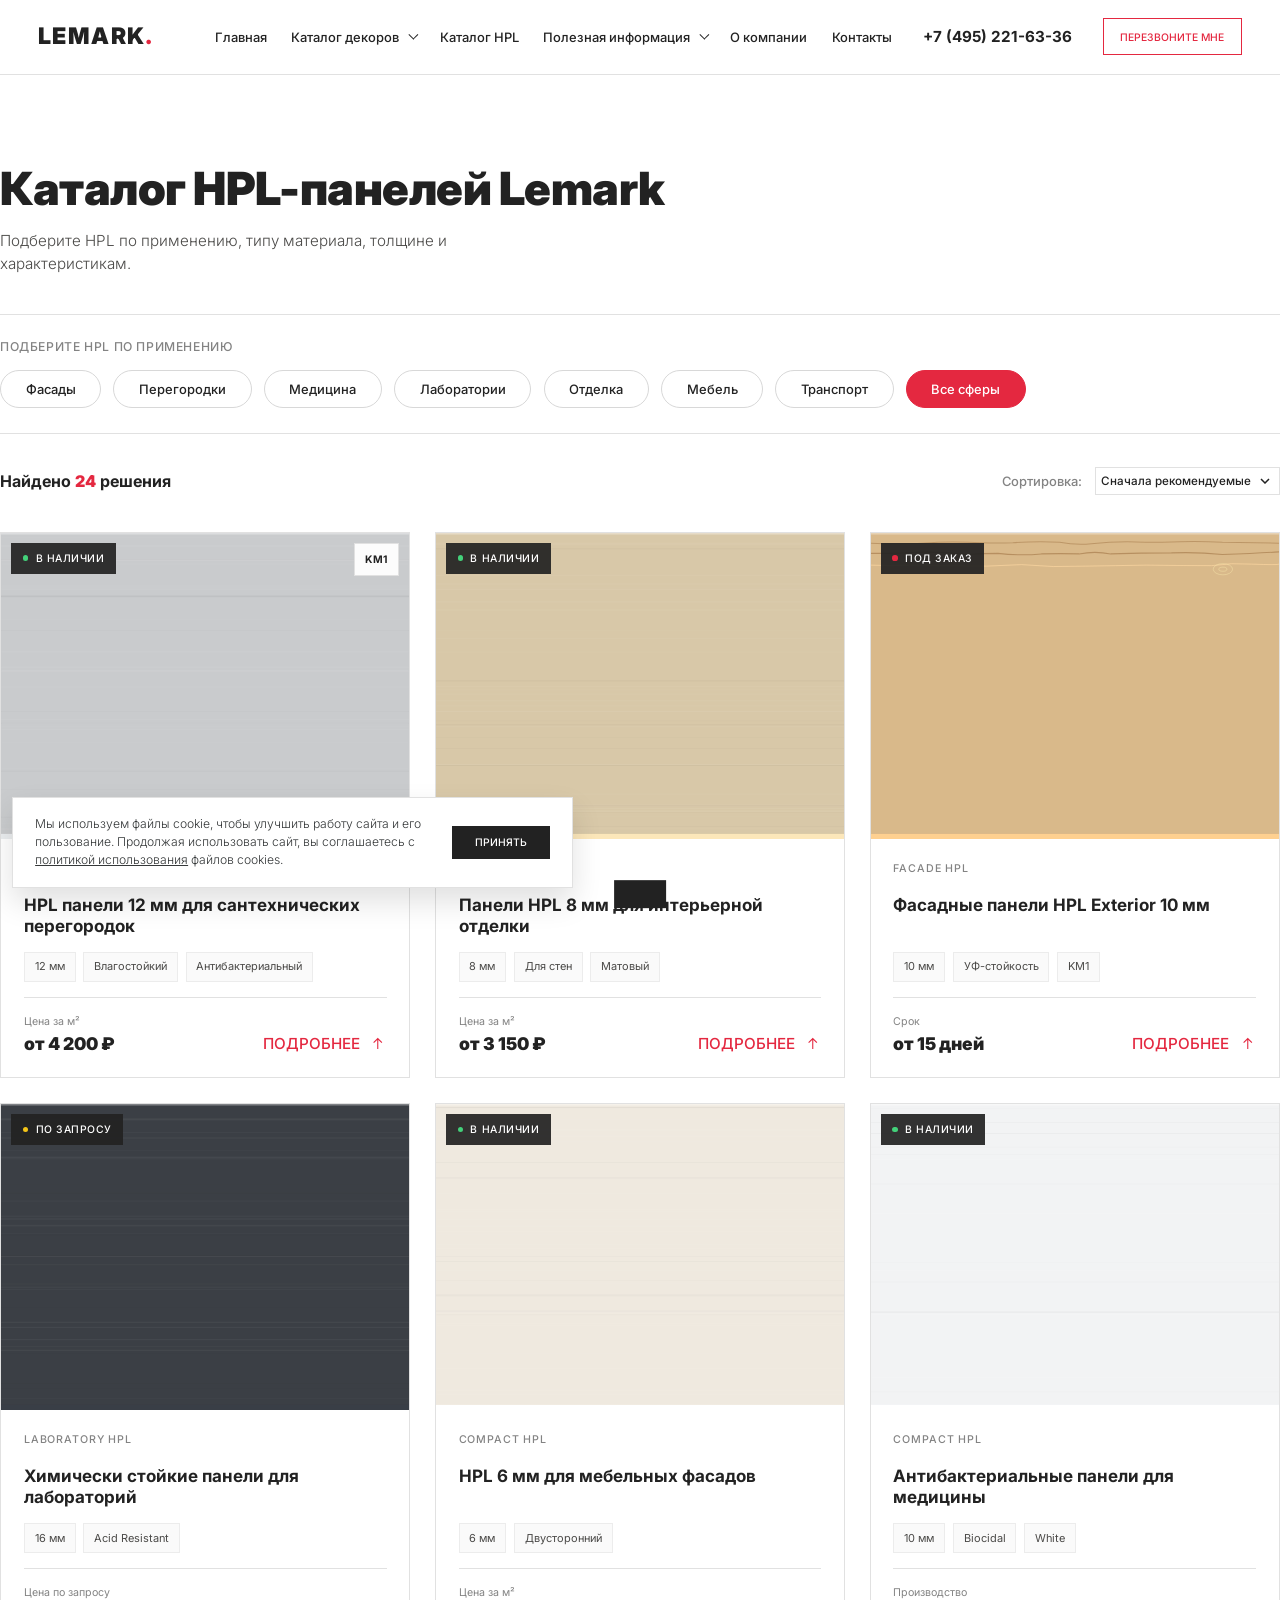
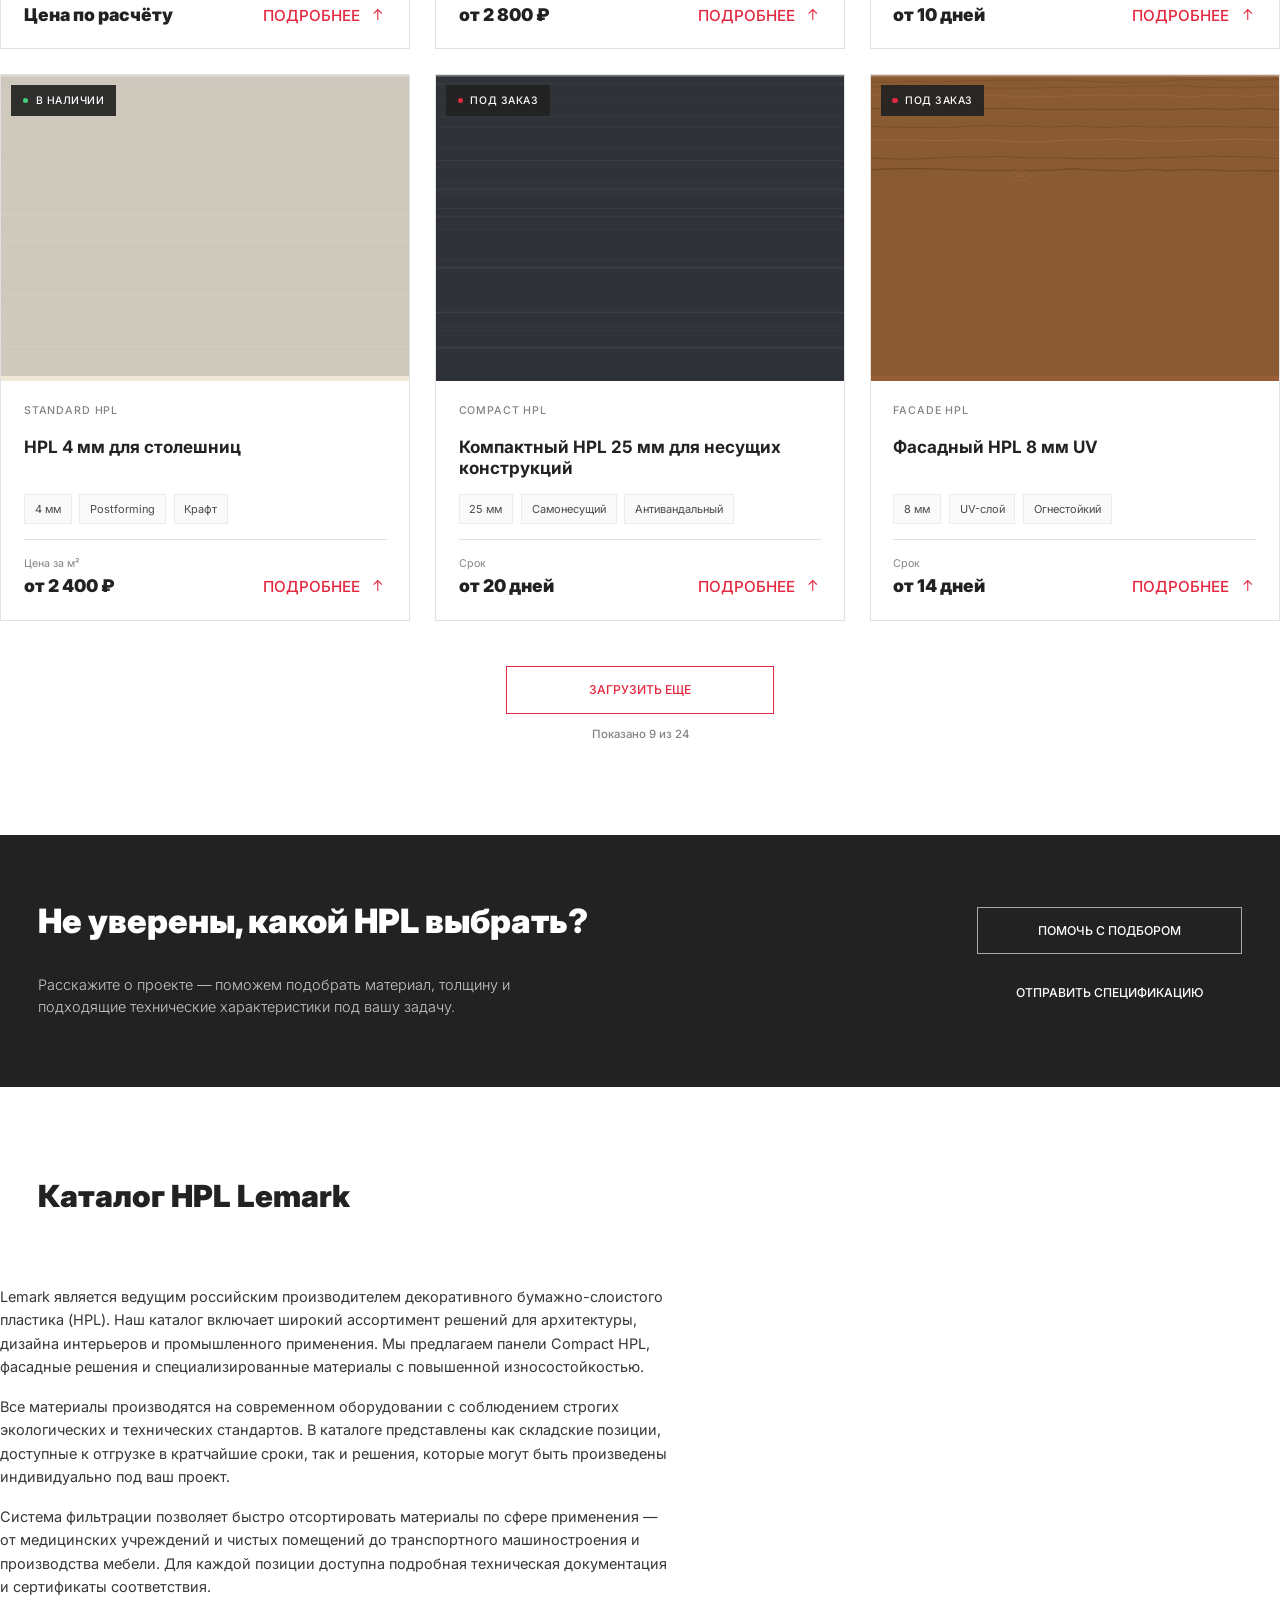
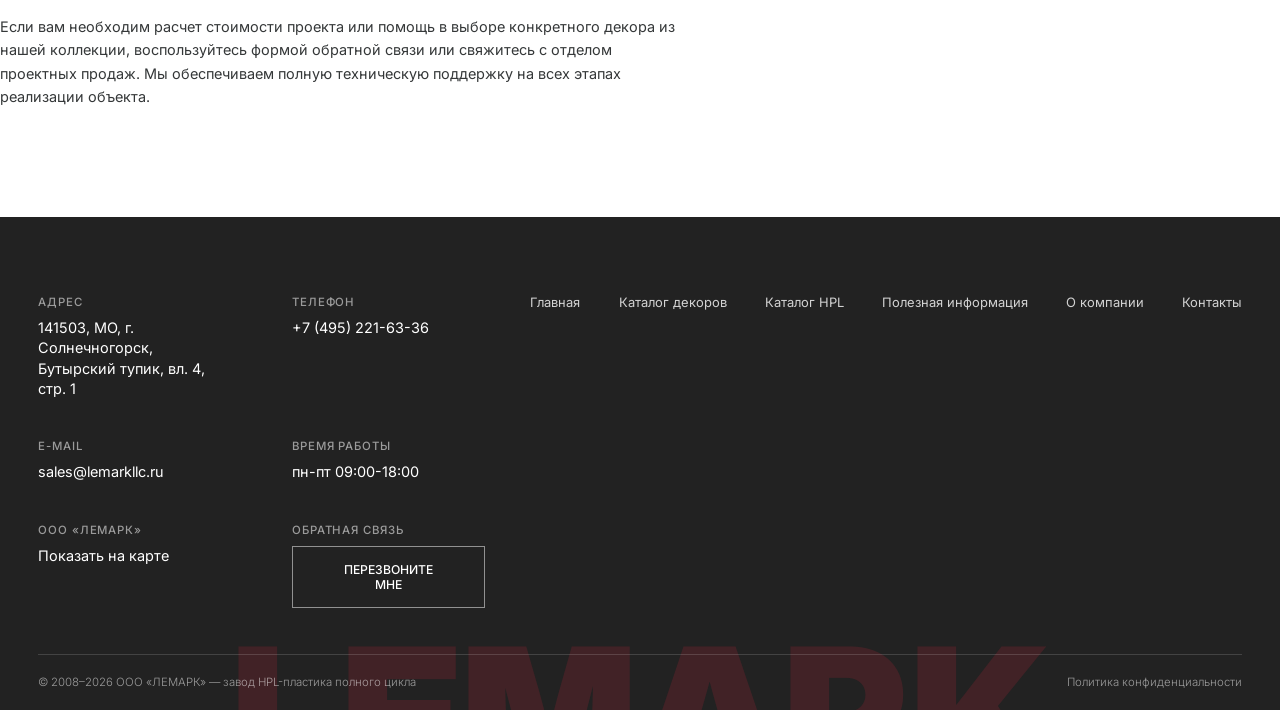
==== commit beda34de: "Фикс вёрстки по макетам Variant CSS (главная причина съехавших элементов): - .product-hero: описание" ====
--- a/index.html
+++ b/index.html
@@ -6,6 +6,11 @@
   <title>Каталог HPL-панелей Lemark — производитель HPL пластика</title>
   <meta name="description" content="Каталог HPL-панелей Lemark: подберите HPL по применению, типу материала, толщине и характеристикам. Более 3156 декоров, производство полного цикла.">
   <link rel="preconnect" href="https://lemarkllc.ru">
+  <!-- VisueltPro грузится с lemarkllc.ru; если кросс-домен заблокирован CORS —
+       fallback Inter (визуально близок). На MODX шрифт свой — fallback не нужен. -->
+  <link rel="preconnect" href="https://fonts.googleapis.com">
+  <link rel="preconnect" href="https://fonts.gstatic.com" crossorigin>
+  <link href="https://fonts.googleapis.com/css2?family=Inter:wght@300;400;500;600;700;800;900&display=swap" rel="stylesheet">
   <!-- Базовые стили (аналог чанка style.css) -->
   <link rel="stylesheet" href="assets/css/style.css">
   <!-- CSS каталога — отдельный чанк рядом со style.css (см. modx/) -->
@@ -113,8 +118,7 @@
             <span>Сортировка:</span>
             <select id="catalogSort" aria-label="Сортировка">
               <option value="recommended">Сначала рекомендуемые</option>
-              <option value="thickness_asc">По толщине (сначала тонкие)</option>
-              <option value="thickness_desc">По толщине (сначала толстые)</option>
+              <option value="thickness">По толщине</option>
               <option value="name">По названию</option>
             </select>
           </div>
--- a/assets/css/catalog.css
+++ b/assets/css/catalog.css
@@ -234,6 +234,21 @@
   background: #f5c518;
 }
 
+/* Второй бейдж на изображении: пожарный класс (KM1) — как в макете */
+.product-card__fire-badge {
+  position: absolute;
+  top: 1em;
+  right: 1em;
+  z-index: 2;
+  font-size: 0.68em;
+  font-weight: 700;
+  letter-spacing: 0.05em;
+  padding: 0.6em 1em;
+  background: rgba(255, 255, 255, 0.94);
+  color: var(--dark);
+  border: 1px solid var(--line);
+}
+
 .product-card__body {
   display: flex;
   flex-direction: column;
@@ -322,6 +337,9 @@
   display: flex;
   justify-content: center;
   margin-top: 3em;
+}
+.catalog-loadmore[hidden] {
+  display: none;
 }
 .catalog-loadmore .border-red-button {
   min-width: 22em;
@@ -344,6 +362,7 @@
   grid-template-columns: var(--gaps) 1fr var(--gaps);
 }
 .catalog-cta__inner {
+  grid-column: 2;
   display: grid;
   grid-template-columns: 1fr auto;
   gap: 3em;
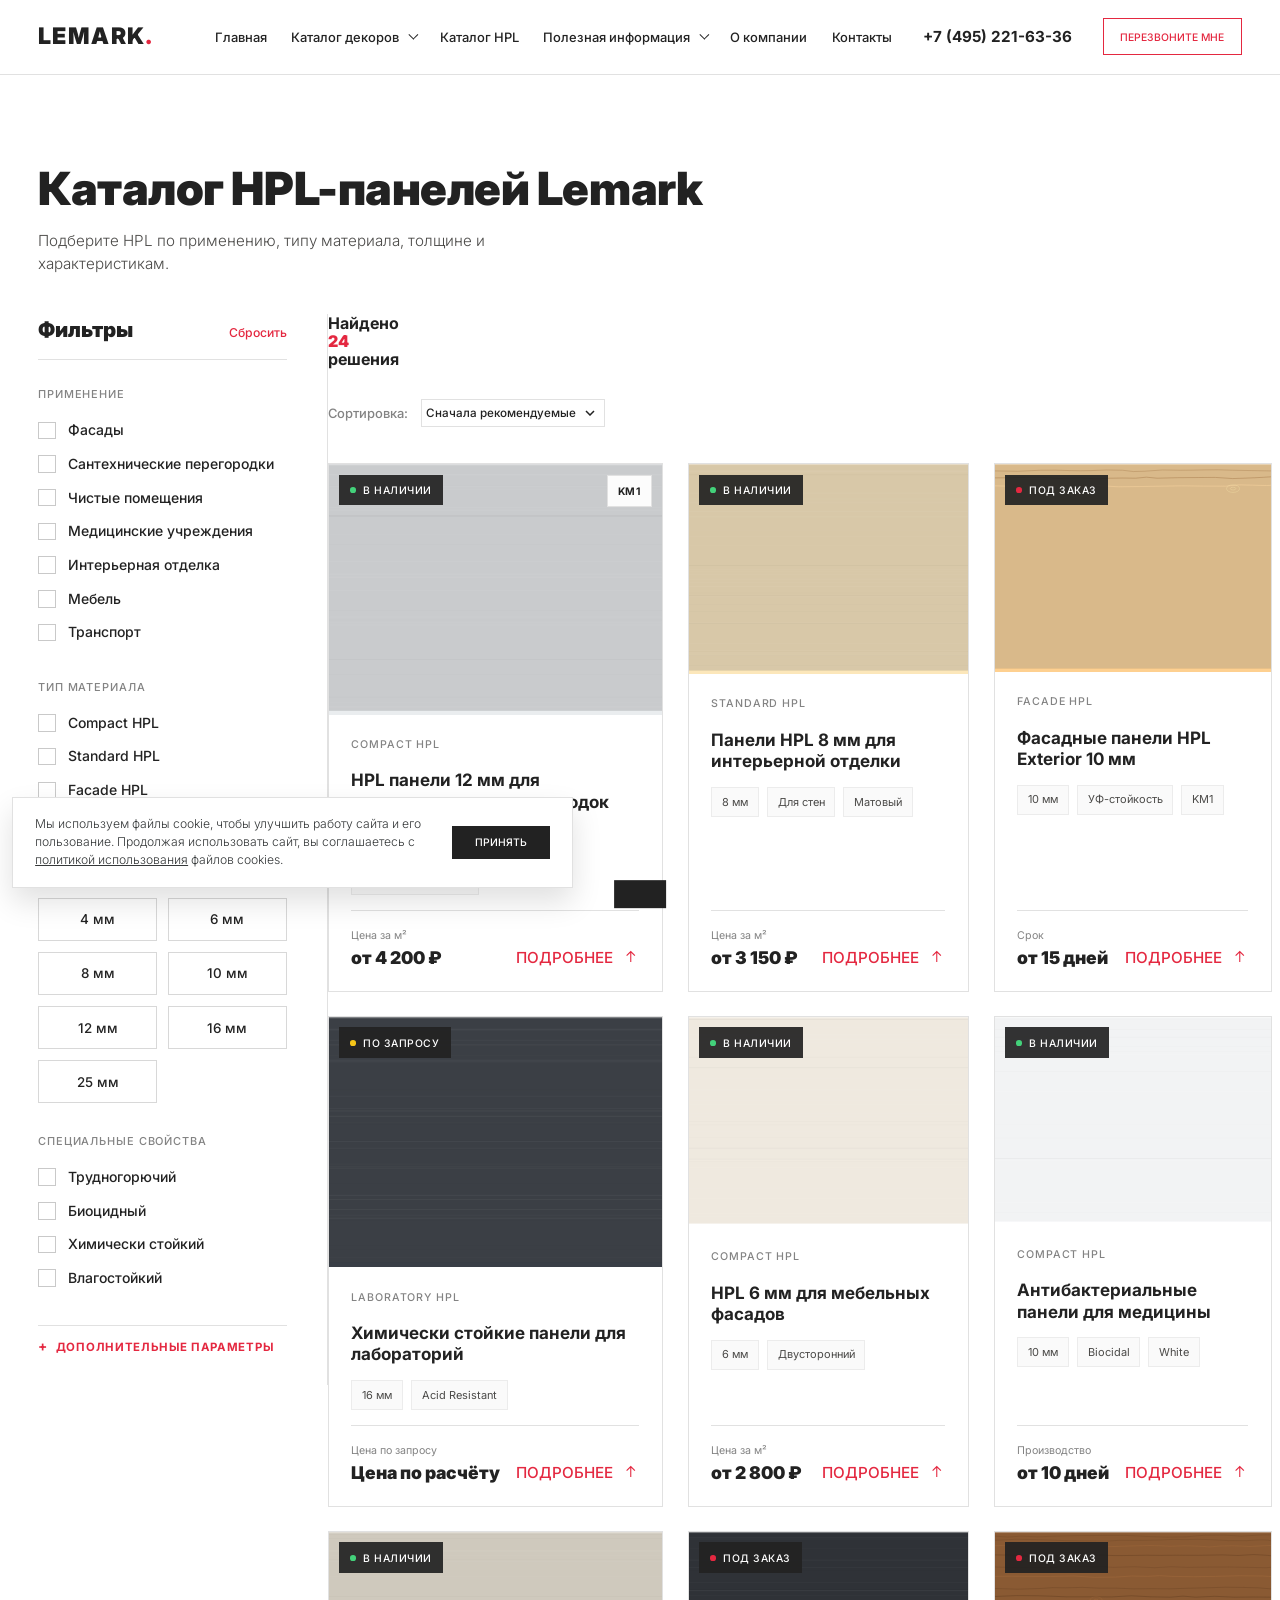
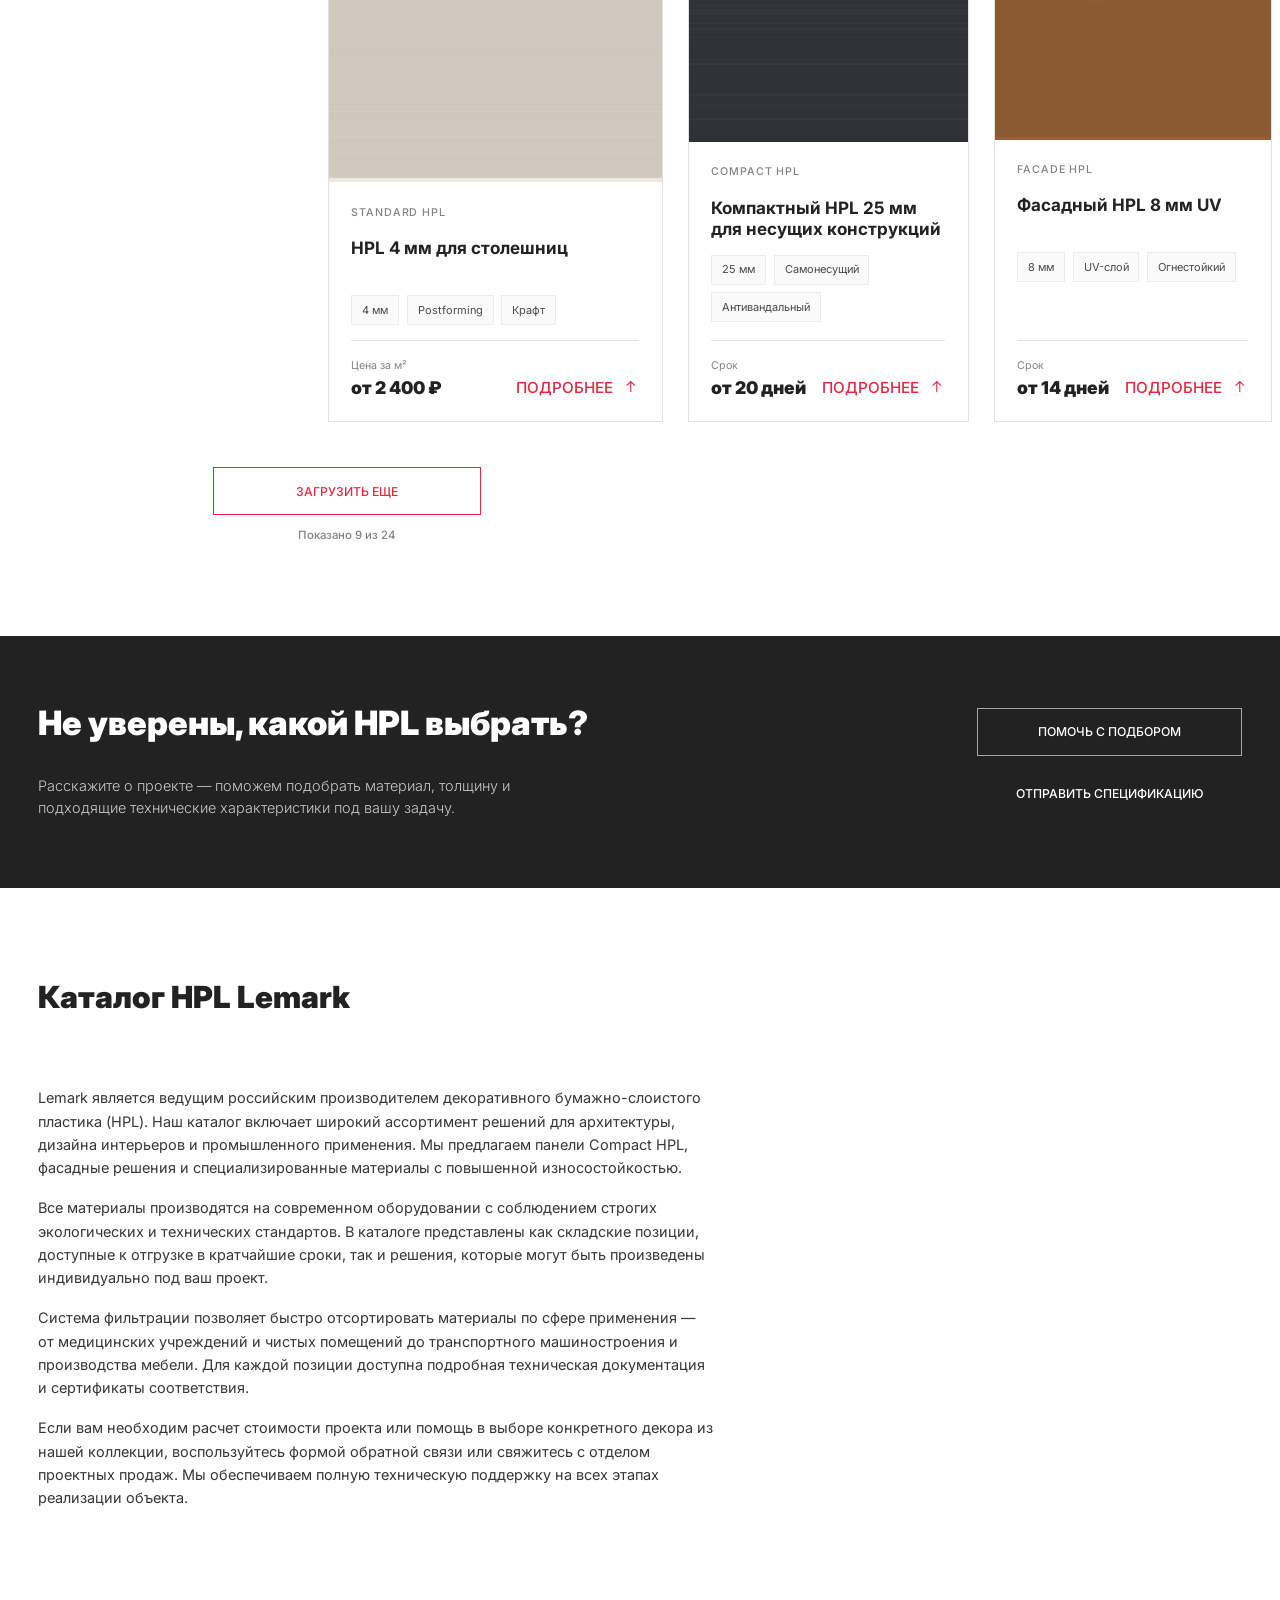
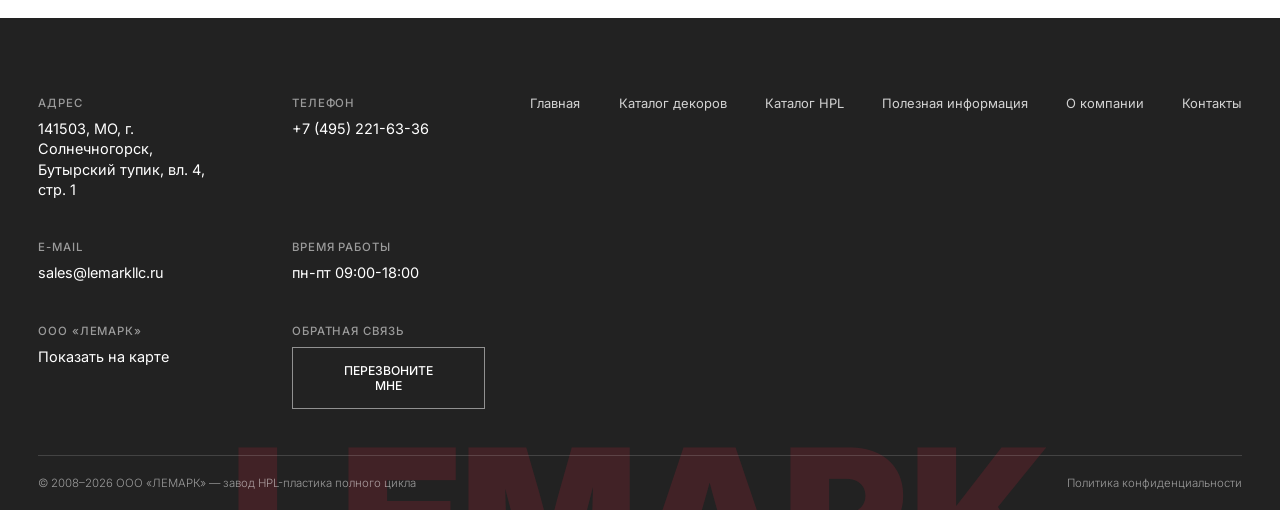
==== commit 144c2e69: "Каталог: фильтры в сайдбар слева по макету (применение/тип/толщина/свойства + доп. параметры) - inde" ====
--- a/index.html
+++ b/index.html
@@ -103,41 +103,103 @@
           <p class="catalog-intro__desc">Подберите HPL по применению, типу материала, толщине и характеристикам.</p>
         </section>
 
-        <!-- Фильтр по применению -->
-        <section class="catalog-filter" aria-label="Фильтр по применению">
-          <span class="catalog-filter__label">Подберите HPL по применению</span>
-          <div class="catalog-filter__pills" id="catalogPills"><!-- JS --></div>
-        </section>
-
-        <!-- Панель результатов -->
-        <div class="catalog-toolbar">
-          <span class="catalog-toolbar__count" id="catalogCount">Найдено <b>…</b> решений</span>
-          <div class="catalog-chips" id="catalogChips"><!-- JS: активные фильтры --></div>
-          <button class="catalog-reset js-reset" type="button" hidden>Сбросить все</button>
-          <div class="catalog-sort">
-            <span>Сортировка:</span>
-            <select id="catalogSort" aria-label="Сортировка">
-              <option value="recommended">Сначала рекомендуемые</option>
-              <option value="thickness">По толщине</option>
-              <option value="name">По названию</option>
-            </select>
-          </div>
-        </div>
-
-        <!-- Сетка карточек -->
-        <section class="catalog-grid" id="catalogGrid" aria-label="Список товаров"></section>
-
-        <!-- Пусто -->
-        <div class="catalog-empty" id="catalogEmpty" hidden>
-          <b>Ничего не найдено</b>
-          Попробуйте выбрать другую сферу применения или сбросьте фильтры.
-        </div>
-
-        <!-- Загрузить еще -->
-        <div class="catalog-loadmore" id="catalogLoadmore" hidden>
-          <div>
-            <button class="border-red-button js-loadmore" type="button">Загрузить еще</button>
-            <div class="catalog-loadmore__note" id="catalogLoadmoreNote"></div>
+        <!-- ============ Фильтры (слева) + каталог (справа) ============ -->
+        <div class="catalog-layout">
+
+          <!-- Сайдбар фильтров -->
+          <aside class="catalog-filters" id="catalogFilters" aria-label="Фильтры каталога">
+            <div class="catalog-filters__head">
+              <h2 class="catalog-filters__title">Фильтры</h2>
+              <button class="catalog-filters__reset js-reset" type="button">Сбросить</button>
+            </div>
+
+            <div class="catalog-filters__group">
+              <h3 class="catalog-filters__label">Применение</h3>
+              <label class="check"><input type="checkbox" data-filter="apps" value="faades"><span class="check__box"></span>Фасады</label>
+              <label class="check"><input type="checkbox" data-filter="apps" value="peregorodki"><span class="check__box"></span>Сантехнические перегородки</label>
+              <label class="check"><input type="checkbox" data-filter="apps" value="laboratorii"><span class="check__box"></span>Чистые помещения</label>
+              <label class="check"><input type="checkbox" data-filter="apps" value="medicina"><span class="check__box"></span>Медицинские учреждения</label>
+              <label class="check"><input type="checkbox" data-filter="apps" value="orientka"><span class="check__box"></span>Интерьерная отделка</label>
+              <label class="check"><input type="checkbox" data-filter="apps" value="mebel"><span class="check__box"></span>Мебель</label>
+              <label class="check"><input type="checkbox" data-filter="apps" value="transport"><span class="check__box"></span>Транспорт</label>
+            </div>
+
+            <div class="catalog-filters__group">
+              <h3 class="catalog-filters__label">Тип материала</h3>
+              <label class="check"><input type="checkbox" data-filter="category" value="Compact HPL"><span class="check__box"></span>Compact HPL</label>
+              <label class="check"><input type="checkbox" data-filter="category" value="Standard HPL"><span class="check__box"></span>Standard HPL</label>
+              <label class="check"><input type="checkbox" data-filter="category" value="Facade HPL"><span class="check__box"></span>Facade HPL</label>
+              <label class="check"><input type="checkbox" data-filter="category" value="Laboratory HPL"><span class="check__box"></span>Laboratory HPL</label>
+            </div>
+
+            <div class="catalog-filters__group">
+              <h3 class="catalog-filters__label">Толщина</h3>
+              <div class="catalog-filters__thickness">
+                <button class="thickness-toggle" type="button" data-filter="thickness" data-value="4">4 мм</button>
+                <button class="thickness-toggle" type="button" data-filter="thickness" data-value="6">6 мм</button>
+                <button class="thickness-toggle" type="button" data-filter="thickness" data-value="8">8 мм</button>
+                <button class="thickness-toggle" type="button" data-filter="thickness" data-value="10">10 мм</button>
+                <button class="thickness-toggle" type="button" data-filter="thickness" data-value="12">12 мм</button>
+                <button class="thickness-toggle" type="button" data-filter="thickness" data-value="16">16 мм</button>
+                <button class="thickness-toggle" type="button" data-filter="thickness" data-value="25">25 мм</button>
+              </div>
+            </div>
+
+            <div class="catalog-filters__group">
+              <h3 class="catalog-filters__label">Специальные свойства</h3>
+              <label class="check"><input type="checkbox" data-filter="property" value="fire"><span class="check__box"></span>Трудногорючий</label>
+              <label class="check"><input type="checkbox" data-filter="property" value="biocidal"><span class="check__box"></span>Биоцидный</label>
+              <label class="check"><input type="checkbox" data-filter="property" value="chemical"><span class="check__box"></span>Химически стойкий</label>
+              <label class="check"><input type="checkbox" data-filter="property" value="moisture"><span class="check__box"></span>Влагостойкий</label>
+            </div>
+
+            <button class="catalog-filters__more js-filters-more" type="button" aria-expanded="false">
+              <span class="catalog-filters__more-icon">+</span>Дополнительные параметры
+            </button>
+            <div class="catalog-filters__extra" id="catalogFiltersExtra" hidden>
+              <div class="catalog-filters__group">
+                <h3 class="catalog-filters__label">Наличие</h3>
+                <label class="check"><input type="checkbox" data-filter="stock" value="in_stock"><span class="check__box"></span>В наличии</label>
+                <label class="check"><input type="checkbox" data-filter="stock" value="under_order"><span class="check__box"></span>Под заказ</label>
+                <label class="check"><input type="checkbox" data-filter="stock" value="request"><span class="check__box"></span>По запросу</label>
+              </div>
+            </div>
+          </aside>
+
+          <!-- Контент каталога -->
+          <div class="catalog-main">
+
+            <!-- Панель результатов -->
+            <div class="catalog-toolbar">
+              <span class="catalog-toolbar__count" id="catalogCount">Найдено <b>…</b> решений</span>
+              <div class="catalog-chips" id="catalogChips"><!-- JS: активные фильтры --></div>
+              <div class="catalog-sort">
+                <span>Сортировка:</span>
+                <select id="catalogSort" aria-label="Сортировка">
+                  <option value="recommended">Сначала рекомендуемые</option>
+                  <option value="thickness">По толщине</option>
+                  <option value="name">По названию</option>
+                </select>
+              </div>
+            </div>
+
+            <!-- Сетка карточек -->
+            <section class="catalog-grid" id="catalogGrid" aria-label="Список товаров"></section>
+
+            <!-- Пусто -->
+            <div class="catalog-empty" id="catalogEmpty" hidden>
+              <b>Ничего не найдено</b>
+              Попробуйте изменить параметры фильтров.
+            </div>
+
+            <!-- Загрузить еще -->
+            <div class="catalog-loadmore" id="catalogLoadmore" hidden>
+              <div>
+                <button class="border-red-button js-loadmore" type="button">Загрузить еще</button>
+                <div class="catalog-loadmore__note" id="catalogLoadmoreNote"></div>
+              </div>
+            </div>
+
           </div>
         </div>
 
--- a/assets/css/style.css
+++ b/assets/css/style.css
@@ -259,7 +259,7 @@
   grid-template-areas:
     ". heading ."
     ". . ."
-    "container container container";
+    ". container .";
 }
 .section-fc__heading { grid-area: heading; }
 .section-fc__container { grid-area: container; }
--- a/assets/css/catalog.css
+++ b/assets/css/catalog.css
@@ -25,52 +25,159 @@
   color: #4b4a48;
 }
 
-/* ---------- Фильтр по применению ---------- */
-.catalog-filter {
-  border-top: 1px solid var(--line);
+/* ---------- Макет: фильтры (слева) + каталог (справа) ---------- */
+.catalog-layout {
+  display: grid;
+  grid-template-columns: 19em 2.5em 1fr;
+  gap: 0;
+  align-items: start;
+}
+
+/* ---------- Сайдбар фильтров ---------- */
+.catalog-filters {
+  border-right: 1px solid var(--line);
+  padding: 0.4em 2.6em 2em 0;
+  position: sticky;
+  top: calc(var(--header-height) + 2em);
+}
+
+.catalog-filters__head {
+  display: flex;
+  align-items: baseline;
+  justify-content: space-between;
   border-bottom: 1px solid var(--line);
-  padding: 1.6em 0;
-  margin-bottom: 2.2em;
-}
-
-.catalog-filter__label {
-  display: block;
-  font-weight: 500;
+  padding-bottom: 1.2em;
+  margin-bottom: 1.8em;
+}
+
+.catalog-filters__title {
+  font-weight: 900;
+  font-size: 1.35em;
+  line-height: 1em;
+}
+
+.catalog-filters__reset {
   font-size: 0.8em;
+  font-weight: 500;
+  color: var(--red);
+  transition: opacity 0.3s;
+}
+.catalog-filters__reset:hover {
+  opacity: 0.7;
+}
+
+.catalog-filters__group {
+  margin-bottom: 2em;
+}
+
+.catalog-filters__label {
+  font-weight: 500;
+  font-size: 0.72em;
   line-height: 1.3em;
   text-transform: uppercase;
-  letter-spacing: 0.05em;
+  letter-spacing: 0.08em;
   color: #838383;
-  margin-bottom: 1.2em;
-}
-
-.catalog-filter__pills {
-  display: flex;
-  flex-wrap: wrap;
-  gap: 0.8em;
-}
-
-.catalog-pill {
+  margin-bottom: 1.1em;
+}
+
+/* Чекбокс (визуал как в макете: красный квадратик с галочкой) */
+.check {
+  display: flex;
+  align-items: center;
+  gap: 0.9em;
+  font-size: 0.92em;
+  font-weight: 500;
+  color: var(--dark);
+  padding: 0.55em 0;
+  cursor: pointer;
+  user-select: none;
+}
+.check input {
+  position: absolute;
+  opacity: 0;
+  pointer-events: none;
+}
+.check__box {
+  flex: none;
+  width: 1.25em;
+  height: 1.25em;
+  border: 1.5px solid #c9c9c9;
+  background: #ffffff;
+  position: relative;
+  transition: background-color 0.25s, border-color 0.25s;
+}
+.check:hover .check__box {
+  border-color: var(--red);
+}
+.check input:checked + .check__box {
+  background: var(--red);
+  border-color: var(--red);
+}
+.check input:checked + .check__box::after {
+  content: "";
+  position: absolute;
+  left: 0.38em;
+  top: 0.18em;
+  width: 0.34em;
+  height: 0.62em;
+  border-right: 2px solid #ffffff;
+  border-bottom: 2px solid #ffffff;
+  transform: rotate(45deg);
+}
+
+/* Толщина: кнопки-переключатели */
+.catalog-filters__thickness {
+  display: grid;
+  grid-template-columns: 1fr 1fr;
+  gap: 0.7em;
+}
+.thickness-toggle {
   border: 1px solid #d8d8d8;
-  border-radius: 100em;
-  padding: 0.8em 1.9em;
-  font-size: 0.85em;
-  font-weight: 500;
-  color: var(--dark);
   background: #ffffff;
-  transition: background-color 0.35s, color 0.35s, border-color 0.35s;
-}
-.catalog-pill:hover {
+  padding: 0.95em 0.4em;
+  font-size: 0.88em;
+  font-weight: 500;
+  color: var(--dark);
+  text-align: center;
+  transition: border-color 0.25s, background-color 0.25s, color 0.25s;
+}
+.thickness-toggle:hover {
   border-color: var(--red);
   color: var(--red);
 }
-.catalog-pill.is-active {
-  background: var(--red);
-  border-color: var(--red);
+.thickness-toggle.is-active {
+  background: var(--dark);
+  border-color: var(--dark);
   color: #ffffff;
-}
-.catalog-pill.is-active:hover {
-  color: #ffffff;
+  font-weight: 700;
+}
+
+/* Дополнительные параметры (раскрывашка) */
+.catalog-filters__more {
+  display: flex;
+  align-items: center;
+  gap: 0.7em;
+  width: 100%;
+  border-top: 1px solid var(--line);
+  padding: 1.2em 0 0;
+  font-size: 0.75em;
+  font-weight: 700;
+  letter-spacing: 0.06em;
+  text-transform: uppercase;
+  color: var(--red);
+  text-align: left;
+}
+.catalog-filters__more-icon {
+  font-size: 1.2em;
+  line-height: 1;
+  transition: transform 0.3s;
+}
+.catalog-filters__more.is-open .catalog-filters__more-icon {
+  transform: rotate(45deg);
+}
+
+.catalog-filters__extra {
+  padding-top: 1.6em;
 }
 
 /* ---------- Панель: найдено / чипы / сортировка ---------- */
@@ -133,18 +240,6 @@
 .catalog-chip button::before { transform: rotate(45deg); }
 .catalog-chip button::after { transform: rotate(-45deg); }
 
-.catalog-reset {
-  font-size: 0.8em;
-  font-weight: 500;
-  color: #838383;
-  border-bottom: 1px dashed #838383;
-  padding-bottom: 2px;
-  transition: color 0.3s, border-color 0.3s;
-}
-.catalog-reset:hover {
-  color: var(--red);
-  border-color: var(--red);
-}
 
 .catalog-sort {
   margin-left: auto;
@@ -429,6 +524,16 @@
   .catalog-intro {
     padding: 2.5em 0 1.8em;
   }
+  .catalog-layout {
+    grid-template-columns: 1fr;
+  }
+  .catalog-filters {
+    position: static;
+    border-right: none;
+    border-bottom: 1px solid var(--line);
+    padding: 0 0 2em;
+    margin-bottom: 2.4em;
+  }
   .catalog-intro__heading {
     font-size: 2.2em;
   }
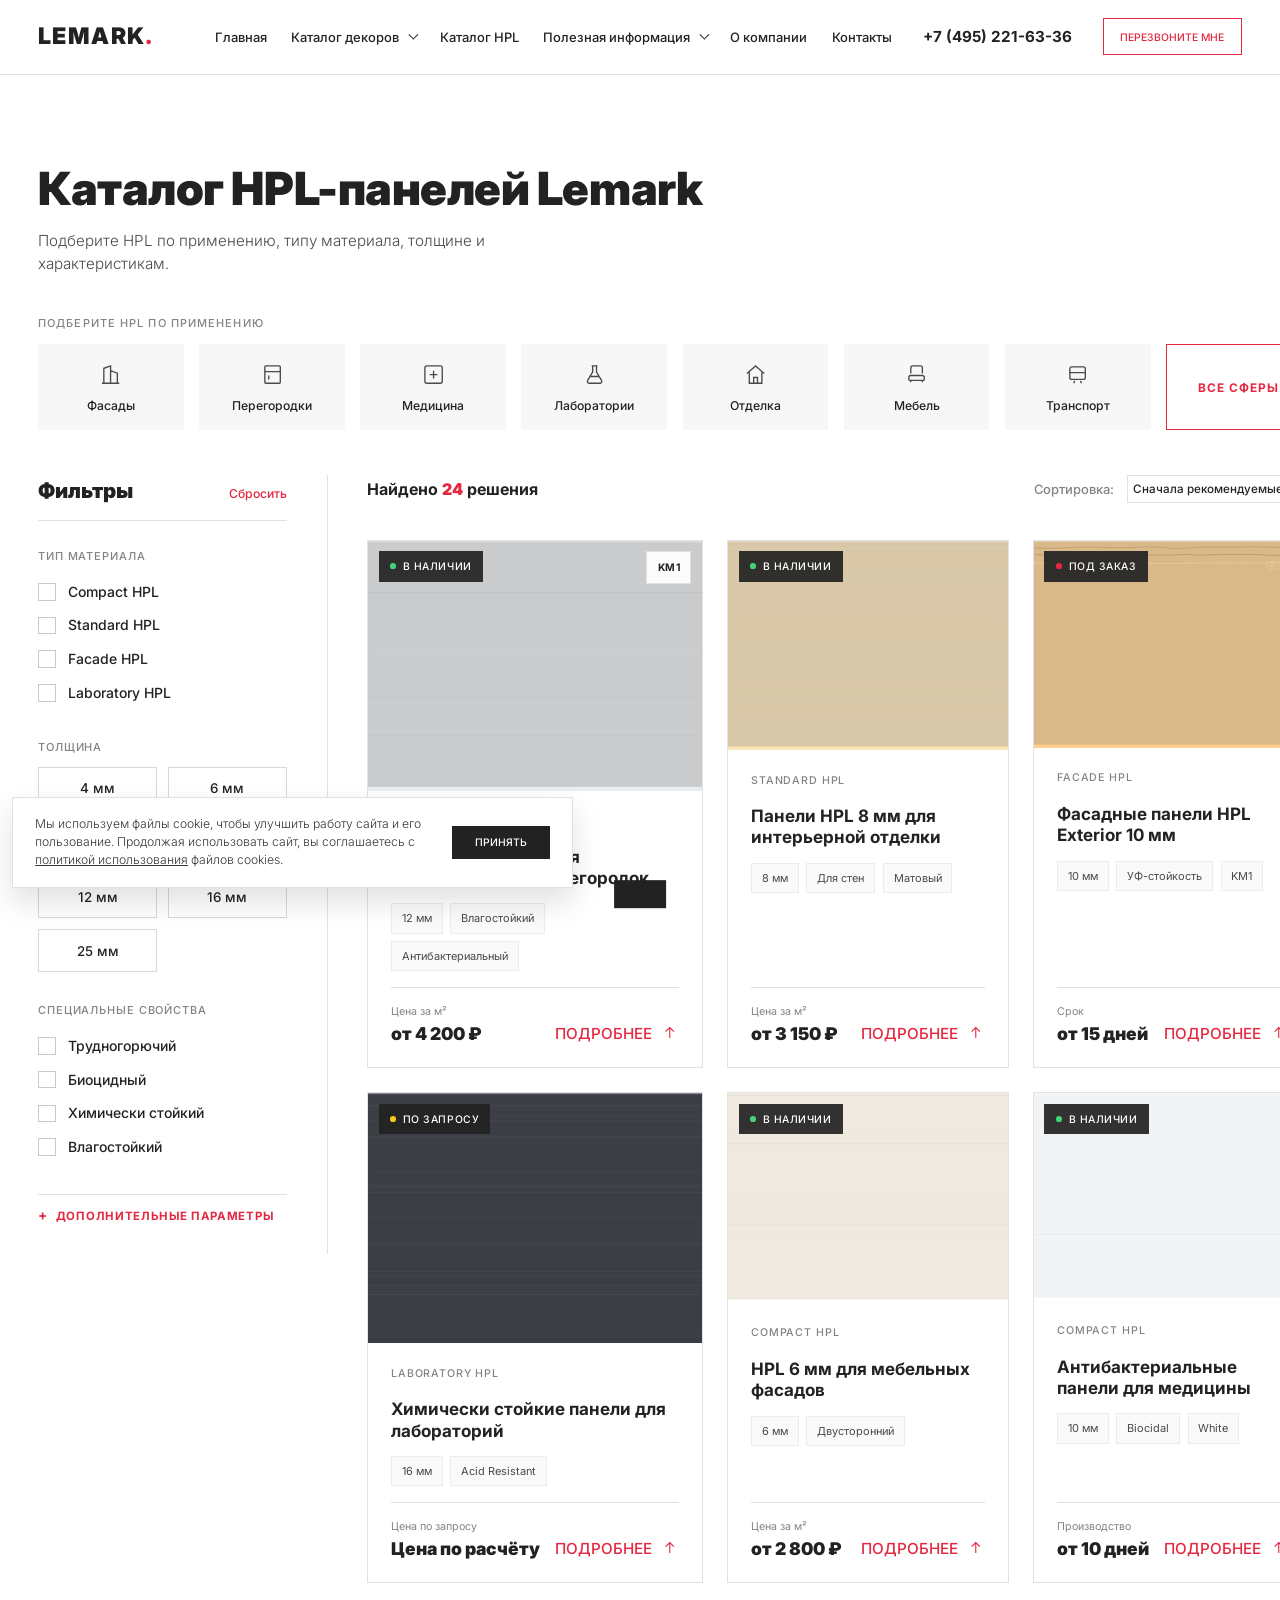
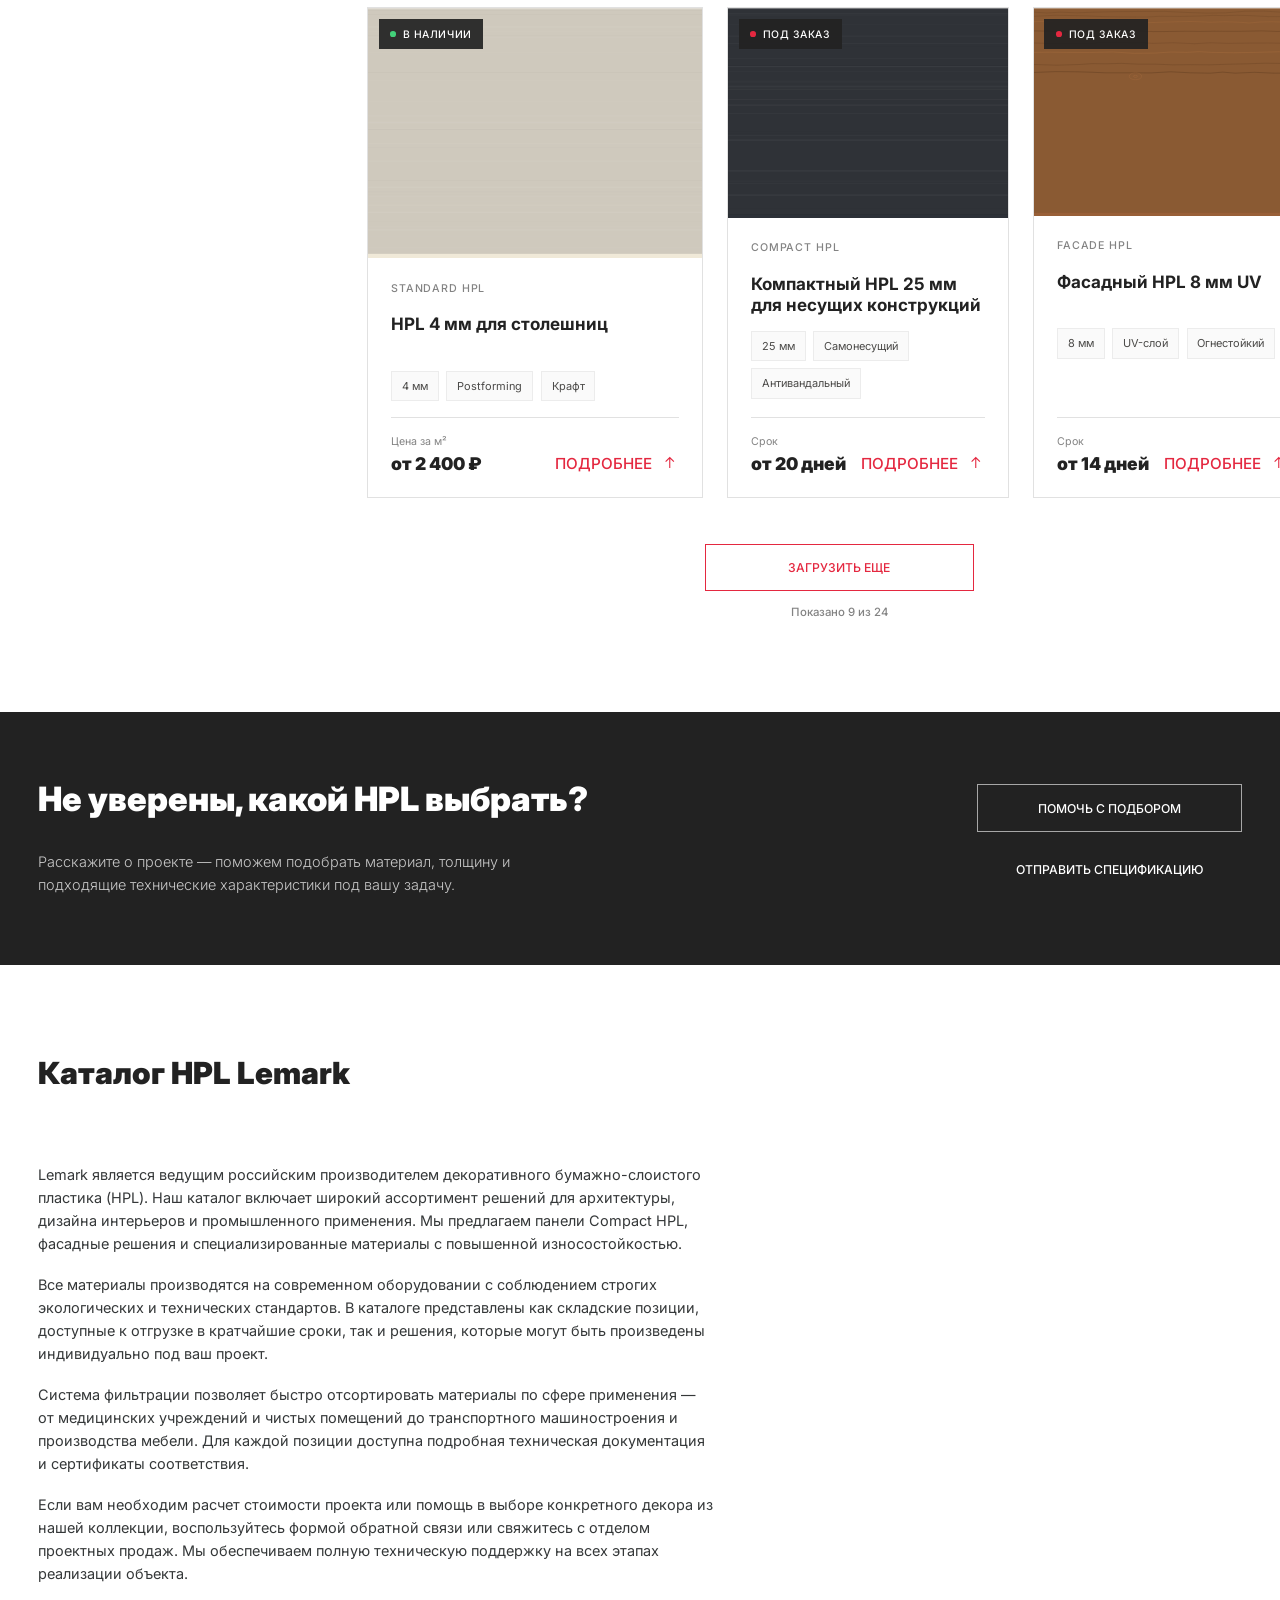
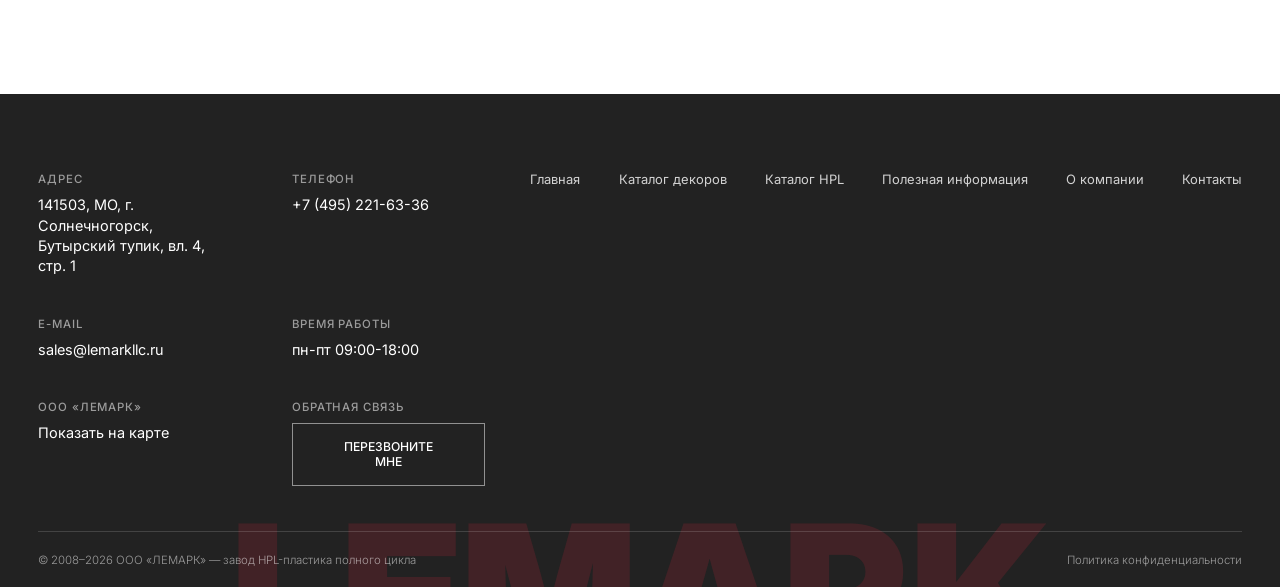
==== commit 26d9d7bb: "Каталог: вернул иконочные фильтры по применению сверху + починил сетку - index.html / modx catalog.t" ====
--- a/index.html
+++ b/index.html
@@ -103,25 +103,52 @@
           <p class="catalog-intro__desc">Подберите HPL по применению, типу материала, толщине и характеристикам.</p>
         </section>
 
-        <!-- ============ Фильтры (слева) + каталог (справа) ============ -->
+        <!-- Быстрый фильтр по применению (иконки, как в макете) -->
+        <section class="catalog-apps" id="catalogApps" aria-label="Подберите HPL по применению">
+          <span class="catalog-apps__label">Подберите HPL по применению</span>
+          <div class="catalog-apps__grid">
+            <button class="app-tile" type="button" data-app="faades">
+              <svg viewBox="0 0 24 24" fill="none" stroke="currentColor" stroke-width="1.4" aria-hidden="true"><path d="M3 21h18M5 21V5.5L12 3v18M12 21V8l7 2.5V21M8 8h.01M8 11h.01M8 14h.01M8 17h.01M15.5 13h.01M15.5 16h.01"/></svg>
+              <span>Фасады</span>
+            </button>
+            <button class="app-tile" type="button" data-app="peregorodki">
+              <svg viewBox="0 0 24 24" fill="none" stroke="currentColor" stroke-width="1.4" aria-hidden="true"><rect x="4" y="3" width="16" height="18" rx="1"/><path d="M4 9h16M15 6h.01M8 13v4"/></svg>
+              <span>Перегородки</span>
+            </button>
+            <button class="app-tile" type="button" data-app="medicina">
+              <svg viewBox="0 0 24 24" fill="none" stroke="currentColor" stroke-width="1.4" aria-hidden="true"><rect x="3" y="3" width="18" height="18" rx="2"/><path d="M12 8v8M8 12h8"/></svg>
+              <span>Медицина</span>
+            </button>
+            <button class="app-tile" type="button" data-app="laboratorii">
+              <svg viewBox="0 0 24 24" fill="none" stroke="currentColor" stroke-width="1.4" aria-hidden="true"><path d="M9 3h6M10 3v6.3L4.8 18a2 2 0 0 0 1.8 3h10.8a2 2 0 0 0 1.8-3L14 9.3V3M7.5 14h9"/></svg>
+              <span>Лаборатории</span>
+            </button>
+            <button class="app-tile" type="button" data-app="orientka">
+              <svg viewBox="0 0 24 24" fill="none" stroke="currentColor" stroke-width="1.4" aria-hidden="true"><path d="M3 11l9-8 9 8M5.5 9.5V21h13V9.5M10 21v-6h4v6"/></svg>
+              <span>Отделка</span>
+            </button>
+            <button class="app-tile" type="button" data-app="mebel">
+              <svg viewBox="0 0 24 24" fill="none" stroke="currentColor" stroke-width="1.4" aria-hidden="true"><path d="M6 11V5a2 2 0 0 1 2-2h8a2 2 0 0 1 2 2v6M4 18v-3a2 2 0 0 1 2-2h12a2 2 0 0 1 2 2v3M4 18h16M6 18v2M18 18v2"/></svg>
+              <span>Мебель</span>
+            </button>
+            <button class="app-tile" type="button" data-app="transport">
+              <svg viewBox="0 0 24 24" fill="none" stroke="currentColor" stroke-width="1.4" aria-hidden="true"><rect x="4" y="4" width="16" height="13" rx="2"/><path d="M4 10h16M8 21l1-2.5M16 21l-1-2.5M8.5 14h.01M15.5 14h.01"/></svg>
+              <span>Транспорт</span>
+            </button>
+            <button class="app-tile app-tile--all is-active" type="button" data-app="all">
+              <span>Все сферы</span>
+            </button>
+          </div>
+        </section>
+
+        <!-- ============ Фильтры (слева, доп. параметры) + каталог (справа) ============ -->
         <div class="catalog-layout">
 
-          <!-- Сайдбар фильтров -->
+          <!-- Сайдбар доп. фильтров (статичный; JS фильтрует сетку) -->
           <aside class="catalog-filters" id="catalogFilters" aria-label="Фильтры каталога">
             <div class="catalog-filters__head">
               <h2 class="catalog-filters__title">Фильтры</h2>
               <button class="catalog-filters__reset js-reset" type="button">Сбросить</button>
-            </div>
-
-            <div class="catalog-filters__group">
-              <h3 class="catalog-filters__label">Применение</h3>
-              <label class="check"><input type="checkbox" data-filter="apps" value="faades"><span class="check__box"></span>Фасады</label>
-              <label class="check"><input type="checkbox" data-filter="apps" value="peregorodki"><span class="check__box"></span>Сантехнические перегородки</label>
-              <label class="check"><input type="checkbox" data-filter="apps" value="laboratorii"><span class="check__box"></span>Чистые помещения</label>
-              <label class="check"><input type="checkbox" data-filter="apps" value="medicina"><span class="check__box"></span>Медицинские учреждения</label>
-              <label class="check"><input type="checkbox" data-filter="apps" value="orientka"><span class="check__box"></span>Интерьерная отделка</label>
-              <label class="check"><input type="checkbox" data-filter="apps" value="mebel"><span class="check__box"></span>Мебель</label>
-              <label class="check"><input type="checkbox" data-filter="apps" value="transport"><span class="check__box"></span>Транспорт</label>
             </div>
 
             <div class="catalog-filters__group">
--- a/assets/css/catalog.css
+++ b/assets/css/catalog.css
@@ -25,11 +25,92 @@
   color: #4b4a48;
 }
 
+/* ---------- Быстрый фильтр по применению (иконки над каталогом) ---------- */
+.catalog-apps {
+  margin-bottom: 3em;
+}
+
+.catalog-apps__label {
+  display: block;
+  font-size: 0.72em;
+  font-weight: 500;
+  letter-spacing: 0.1em;
+  text-transform: uppercase;
+  color: #838383;
+  margin-bottom: 1.1em;
+}
+
+.catalog-apps__grid {
+  display: grid;
+  grid-template-columns: repeat(8, 1fr);
+  gap: 1em;
+}
+
+.app-tile {
+  display: flex;
+  flex-direction: column;
+  align-items: center;
+  justify-content: center;
+  gap: 0.9em;
+  padding: 1.5em 0.8em 1.3em;
+  background: #f7f7f7;
+  border: 1px solid #f7f7f7;
+  font-size: 0.8em;
+  font-weight: 500;
+  color: var(--dark);
+  text-align: center;
+  line-height: 1.25em;
+  cursor: pointer;
+  transition: border-color 0.3s, background-color 0.3s, color 0.3s;
+}
+
+.app-tile svg {
+  width: 1.9em;
+  height: 1.9em;
+  color: #4b4a48;
+  transition: color 0.3s;
+}
+
+.app-tile:hover {
+  border-color: rgba(228, 40, 64, 0.45);
+}
+.app-tile:hover svg {
+  color: var(--red);
+}
+
+.app-tile.is-active {
+  background: #ffffff;
+  border-color: var(--red);
+  color: var(--red);
+  font-weight: 700;
+}
+.app-tile.is-active svg {
+  color: var(--red);
+}
+
+/* «Все сферы» — акцентная, как в макете */
+.app-tile--all {
+  font-size: 0.78em;
+  font-weight: 700;
+  letter-spacing: 0.08em;
+  text-transform: uppercase;
+  border-color: #f7f7f7;
+  color: var(--dark);
+}
+.app-tile--all:hover {
+  color: var(--red);
+}
+.app-tile--all.is-active {
+  background: #ffffff;
+  border-color: var(--red);
+  color: var(--red);
+}
+
 /* ---------- Макет: фильтры (слева) + каталог (справа) ---------- */
 .catalog-layout {
   display: grid;
-  grid-template-columns: 19em 2.5em 1fr;
-  gap: 0;
+  grid-template-columns: 19em 1fr;
+  gap: 0 2.6em;
   align-items: start;
 }
 
@@ -534,6 +615,9 @@
     padding: 0 0 2em;
     margin-bottom: 2.4em;
   }
+  .catalog-apps__grid {
+    grid-template-columns: repeat(4, 1fr);
+  }
   .catalog-intro__heading {
     font-size: 2.2em;
   }
@@ -565,4 +649,10 @@
   .catalog-toolbar {
     gap: 1em;
   }
-}
+  .catalog-apps__grid {
+    grid-template-columns: repeat(2, 1fr);
+  }
+  .app-tile {
+    padding: 1.2em 0.6em 1.1em;
+  }
+}
